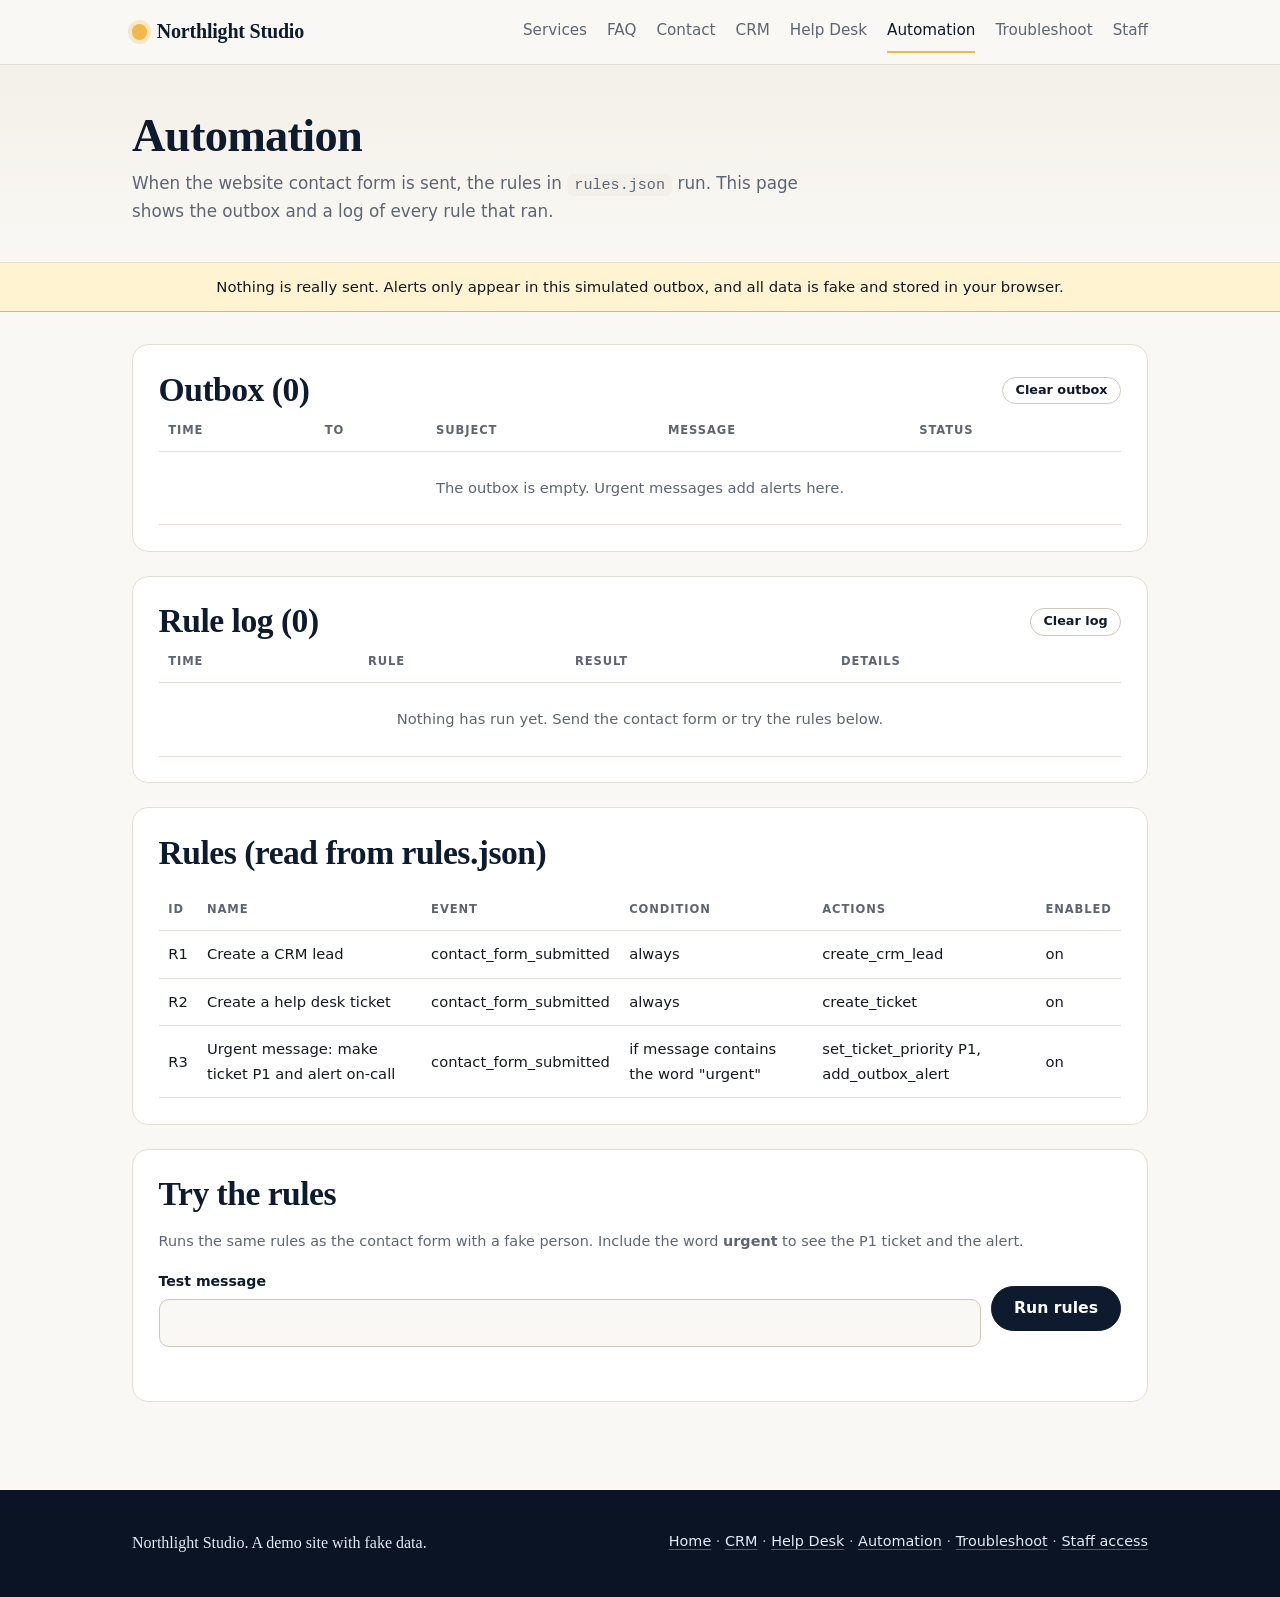
==== automation.html @ 540987e5 "Add rules-driven automation: contact form creates lead, ticket and urgent alert rules.json holds the" ====
<!doctype html>
<html lang="en">
<head>
  <meta charset="utf-8">
  <meta name="viewport" content="width=device-width, initial-scale=1">
  <title>Automation | Northlight Studio</title>
  <link rel="stylesheet" href="site.css">
</head>
<body>
  <header class="site-header">
    <div class="wrap bar">
      <a class="brand" href="index.html"><span class="sun" aria-hidden="true"></span>Northlight Studio</a>
      <nav aria-label="Main">
        <ul>
          <li><a href="index.html#services">Services</a></li>
          <li><a href="index.html#faq">FAQ</a></li>
          <li><a href="index.html#contact">Contact</a></li>
          <li><a href="crm.html">CRM</a></li>
          <li><a href="helpdesk.html">Help Desk</a></li>
          <li><a href="automation.html" aria-current="page">Automation</a></li>
          <li><a href="troubleshoot.html">Troubleshoot</a></li>
          <li><a href="staff.html">Staff</a></li>
        </ul>
      </nav>
    </div>
  </header>
  <div class="page-head">
    <div class="wrap">
      <h1>Automation</h1>
      <p>When the website contact form is sent, the rules in <code>rules.json</code> run. This page shows the outbox and a log of every rule that ran.</p>
    </div>
  </div>
  <div class="notice" role="note">Nothing is really sent. Alerts only appear in this simulated outbox, and all data is fake and stored in your browser.</div>

  <main class="wrap page-body">
    <section aria-labelledby="out-h">
      <div class="row" style="justify-content: space-between">
        <h2 id="out-h" style="margin:0">Outbox (<span id="outCount">0</span>)</h2>
        <button type="button" class="secondary small" id="clearOutbox">Clear outbox</button>
      </div>
      <div class="table-wrap"><table><thead><tr><th>Time</th><th>To</th><th>Subject</th><th>Message</th><th>Status</th></tr></thead><tbody id="outboxBody"></tbody></table></div>
    </section>

    <section aria-labelledby="log-h">
      <div class="row" style="justify-content: space-between">
        <h2 id="log-h" style="margin:0">Rule log (<span id="logCount">0</span>)</h2>
        <button type="button" class="secondary small" id="clearLog">Clear log</button>
      </div>
      <div class="table-wrap"><table><thead><tr><th>Time</th><th>Rule</th><th>Result</th><th>Details</th></tr></thead><tbody id="logBody"></tbody></table></div>
    </section>

    <section aria-labelledby="rules-h">
      <h2 id="rules-h">Rules (read from rules.json)</h2>
      <div class="table-wrap"><table><thead><tr><th>ID</th><th>Name</th><th>Event</th><th>Condition</th><th>Actions</th><th>Enabled</th></tr></thead><tbody id="rulesBody"></tbody></table></div>
    </section>

    <section aria-labelledby="try-h">
      <h2 id="try-h">Try the rules</h2>
      <p class="hint">Runs the same rules as the contact form with a fake person. Include the word <strong>urgent</strong> to see the P1 ticket and the alert.</p>
      <form id="tryForm" class="row" novalidate>
        <label style="flex:1;min-width:14rem;margin:0">Test message <input id="tryMessage" maxlength="300" autocomplete="off"></label>
        <button type="submit">Run rules</button>
      </form>
      <p class="msg" id="tryStatus" role="status"></p>
    </section>
  </main>

  <footer class="site-footer">
    <div class="wrap">
      <span>Northlight Studio. A demo site with fake data.</span>
      <span><a href="index.html">Home</a> · <a href="crm.html">CRM</a> · <a href="helpdesk.html">Help Desk</a> · <a href="automation.html">Automation</a> · <a href="troubleshoot.html">Troubleshoot</a> · <a href="staff.html">Staff access</a></span>
    </div>
  </footer>

  <script src="automation.js"></script>
</body>
</html>
---- site.css ----
/* Northlight Studio: shared design for every page.
   Editorial agency look: warm paper, ink navy, one gold accent, serif headings.
   System fonts only, no outside resources. Change the variables below to re-skin the whole site. */
:root {
  --bg: #faf8f4; --surface: #ffffff; --surface-2: #f3f0e9; --text: #14181f; --muted: #5d6573; --line: #e4dfd5; --line-strong: #cfc8ba;
  --ink: #0e1a2e; --ink-2: #1a2c4d; --gold: #f2b84b; --gold-deep: #b9780f;
  --btn-bg: #0e1a2e; --btn-ink: #ffffff; --accent: #0e1a2e; --link: #1c3f8f;
  --good: #1f7a3a; --bad: #b3261e; --warn-bg: #fff3d1; --warn-line: #e2b94f;
  --p1: #b3261e; --p2: #b45f06; --p3: #2e7d32;
  --radius: 16px; --radius-sm: 10px; --shadow: 0 1px 0 rgba(20, 24, 31, .04), 0 12px 32px -16px rgba(20, 24, 31, .18);
  --serif: "Iowan Old Style", "Palatino Linotype", Palatino, Georgia, serif;
  --sans: system-ui, -apple-system, "Segoe UI", Roboto, sans-serif;
  --mono: ui-monospace, "Cascadia Mono", Consolas, monospace;
}
@media (prefers-color-scheme: dark) {
  :root {
    --bg: #0b1220; --surface: #111a2c; --surface-2: #16223a; --text: #eef1f6; --muted: #a2acbd; --line: #222d44; --line-strong: #33415f;
    --ink: #eef1f6; --btn-bg: #f2b84b; --btn-ink: #14181f; --accent: #f2b84b; --link: #8fb0ff;
    --good: #5cc57f; --bad: #ff8a80; --warn-bg: #3a2f10; --warn-line: #8a6d1d;
    --p1: #ff6b60; --p2: #ffa24a; --p3: #5cc57f; --shadow: 0 12px 32px -16px rgba(0, 0, 0, .6);
  }
}
* { box-sizing: border-box; }
html { scroll-behavior: smooth; scroll-padding-top: 5rem; }
body { margin: 0; font-family: var(--sans); background: var(--bg); color: var(--text); line-height: 1.65; -webkit-text-size-adjust: 100%; -webkit-font-smoothing: antialiased; }
a { color: var(--link); text-underline-offset: .2em; text-decoration-thickness: 1px; }
a:hover { text-decoration-thickness: 2px; }
img { max-width: 100%; }
:focus-visible { outline: 2px solid var(--ink); outline-offset: 3px; border-radius: 4px; }
@media (prefers-color-scheme: dark) { :focus-visible { outline-color: var(--gold); } }
@media (prefers-reduced-motion: reduce) { html { scroll-behavior: auto; } * { transition: none !important; } }
[hidden] { display: none !important; }

.wrap { max-width: 66rem; margin: 0 auto; padding: 0 1.25rem; }
h1, h2, h3 { font-family: var(--serif); font-weight: 600; letter-spacing: -.015em; line-height: 1.15; color: var(--ink); }
h2 { font-size: clamp(1.6rem, 3.5vw, 2.1rem); margin: 0 0 1rem; }
h3 { font-size: 1.1rem; margin: 1.6rem 0 .6rem; font-family: var(--sans); font-weight: 700; letter-spacing: 0; }

/* ---------- Header and footer ---------- */
.site-header { position: sticky; top: 0; z-index: 10; background: color-mix(in srgb, var(--bg) 88%, transparent); backdrop-filter: saturate(1.4) blur(10px); border-bottom: 1px solid var(--line); }
.site-header .bar { display: flex; flex-wrap: wrap; align-items: center; justify-content: space-between; gap: .1rem 1.5rem; padding-top: .7rem; padding-bottom: .7rem; }
.brand { display: inline-flex; align-items: center; gap: .6rem; font-family: var(--serif); font-weight: 700; font-size: 1.25rem; letter-spacing: -.01em; color: var(--ink); text-decoration: none; }
.brand .sun { width: .95rem; height: .95rem; border-radius: 50%; background: var(--gold); box-shadow: 0 0 0 4px color-mix(in srgb, var(--gold) 28%, transparent); }
.site-header nav ul { list-style: none; display: flex; flex-wrap: wrap; gap: 0 1.25rem; margin: 0; padding: 0; }
.site-header nav a { display: inline-block; padding: .45rem 0; color: var(--muted); text-decoration: none; font-size: .95rem; font-weight: 500; border-bottom: 2px solid transparent; transition: color .15s, border-color .15s; }
.site-header nav a:hover { color: var(--ink); border-bottom-color: var(--line-strong); }
.site-header nav a[aria-current="page"] { color: var(--ink); border-bottom-color: var(--gold); }
.site-footer { margin-top: 4.5rem; background: #0b1424; color: #a9b4c8; padding: 2.5rem 0; font-size: .9rem; }
.site-footer a { color: #e3eaf7; text-decoration-color: rgba(255, 255, 255, .3); }
.site-footer .wrap { display: flex; flex-wrap: wrap; justify-content: space-between; gap: .75rem 2rem; }
.site-footer span:first-child { font-family: var(--serif); font-size: 1rem; color: #e3eaf7; }

/* ---------- Inner page title band ---------- */
.page-head { border-bottom: 1px solid var(--line); padding: 2.75rem 0 2.25rem; background: linear-gradient(180deg, var(--surface-2), var(--bg)); }
.page-head h1 { margin: 0 0 .5rem; font-size: clamp(2rem, 5vw, 2.9rem); }
.page-head p { margin: 0; color: var(--muted); max-width: 42rem; font-size: 1.05rem; }
.page-head a { color: var(--link); }
.page-body { padding-top: 2rem; padding-bottom: 1rem; display: grid; gap: 1.5rem; }
.page-body.narrow { max-width: 44rem; }

/* ---------- Home: hero ---------- */
.hero { padding: 3.5rem 0 3rem; border-bottom: 1px solid var(--line); }
.hero .wrap { display: grid; gap: 3rem; grid-template-columns: 1.15fr 1fr; align-items: center; }
@media (max-width: 46rem) { .hero .wrap { grid-template-columns: 1fr; gap: 2rem; } .hero { padding: 2.25rem 0 2rem; } }
.eyebrow { display: inline-flex; align-items: center; gap: .6rem; margin: 0 0 1.25rem; color: var(--muted); font-size: .78rem; font-weight: 700; letter-spacing: .12em; text-transform: uppercase; }
.eyebrow::before { content: ""; width: 2rem; height: 2px; background: var(--gold); }
.hero h1 { font-size: clamp(2.5rem, 7vw, 4.4rem); line-height: 1.03; letter-spacing: -.03em; margin: 0 0 1.25rem; font-weight: 600; }
.hero p { font-size: 1.15rem; margin: 0 0 1.75rem; color: var(--muted); max-width: 31rem; }
.hero img { width: 100%; height: auto; border-radius: 20px; display: block; border: 1px solid var(--line); box-shadow: var(--shadow); }
.cta { display: flex; flex-wrap: wrap; gap: .75rem 1rem; align-items: center; }
.facts { list-style: none; display: grid; grid-template-columns: repeat(3, auto); justify-content: start; gap: 1rem 2.5rem; margin: 2.25rem 0 0; padding: 1.25rem 0 0; border-top: 1px solid var(--line); }
.facts li { display: grid; }
.facts strong { font-family: var(--serif); font-size: 1.7rem; line-height: 1.1; color: var(--ink); font-weight: 600; }
.facts span { color: var(--muted); font-size: .85rem; }
@media (max-width: 30rem) { .facts { grid-template-columns: repeat(3, 1fr); gap: .75rem; } .facts strong { font-size: 1.35rem; } }

/* ---------- Home: sections ---------- */
section.block { padding: 4rem 0 0; }
.lead { color: var(--muted); margin: -.25rem 0 2rem; max-width: 38rem; font-size: 1.05rem; }
.cards { display: grid; gap: 1.25rem; grid-template-columns: repeat(3, 1fr); counter-reset: svc; }
@media (max-width: 46rem) { .cards { grid-template-columns: 1fr; } }
.card { background: var(--surface); border: 1px solid var(--line); border-radius: var(--radius); padding: 1.6rem; }
.cards .card { counter-increment: svc; position: relative; transition: border-color .2s, transform .2s; }
.cards .card:hover { border-color: var(--ink); transform: translateY(-3px); }
.cards .card::before { content: "0" counter(svc); position: absolute; top: 1.3rem; right: 1.5rem; font-family: var(--serif); font-size: 1.1rem; color: var(--line-strong); font-weight: 600; }
.card img { width: 2.75rem; height: 2.75rem; display: block; margin-bottom: 1.1rem; padding: .55rem; background: var(--surface-2); border-radius: 12px; }
.card h3 { margin: 0 0 .5rem; font-size: 1.3rem; font-family: var(--serif); font-weight: 600; }
.card p { margin: 0; color: var(--muted); }

details { border-top: 1px solid var(--line); padding: 1.1rem 0; }
#faq .wrap > details:last-of-type { border-bottom: 1px solid var(--line); }
summary { font-family: var(--serif); font-size: 1.2rem; font-weight: 600; color: var(--ink); cursor: pointer; list-style: none; display: flex; justify-content: space-between; gap: 1rem; align-items: baseline; }
summary::-webkit-details-marker { display: none; }
summary::after { content: "+"; font-family: var(--sans); font-weight: 300; font-size: 1.6rem; line-height: 1; color: var(--gold-deep); flex: none; }
details[open] summary::after { content: "\2212"; }
details p { margin: .75rem 0 0; color: var(--muted); max-width: 42rem; }

.contact-grid { display: grid; gap: 2rem 4rem; grid-template-columns: 1fr 1.25fr; align-items: start; }
@media (max-width: 50rem) { .contact-grid { grid-template-columns: 1fr; } }
.contact-grid .lead { margin: 0; }

/* ---------- Buttons ---------- */
.btn, button { font: inherit; font-weight: 600; font-size: .98rem; cursor: pointer; border: 1.5px solid var(--btn-bg); border-radius: 999px; padding: .7rem 1.4rem; background: var(--btn-bg); color: var(--btn-ink); text-decoration: none; display: inline-block; transition: transform .1s, box-shadow .15s, background .15s; line-height: 1.3; }
.btn:hover, button:hover { box-shadow: 0 8px 20px -8px color-mix(in srgb, var(--btn-bg) 70%, transparent); transform: translateY(-1px); }
.btn:active, button:active { transform: translateY(0); }
.btn.gold { background: var(--btn-bg); color: var(--btn-ink); }
.btn.ghost, button.secondary { background: transparent; color: var(--ink); border-color: var(--line-strong); }
.btn.ghost:hover, button.secondary:hover { border-color: var(--ink); box-shadow: none; }
button.small { padding: .28rem .8rem; font-size: .8rem; }
button.danger { background: transparent; color: var(--bad); border-color: color-mix(in srgb, var(--bad) 55%, transparent); }
button.danger:hover { background: var(--bad); color: #fff; box-shadow: none; }
button.primary { background: var(--btn-bg); color: var(--btn-ink); }

/* ---------- Forms ---------- */
form { background: var(--surface); border: 1px solid var(--line); border-radius: var(--radius); padding: 1.6rem; }
label { display: block; font-weight: 600; font-size: .88rem; margin-bottom: 1.1rem; color: var(--ink); }
input, select, textarea { display: block; width: 100%; margin-top: .4rem; padding: .7rem .85rem; font: inherit; font-weight: 400; color: var(--text); border: 1px solid var(--line-strong); border-radius: var(--radius-sm); background: var(--bg); transition: border-color .15s, box-shadow .15s; }
input:hover, select:hover, textarea:hover { border-color: var(--muted); }
input:focus, select:focus, textarea:focus { outline: none; border-color: var(--ink); box-shadow: 0 0 0 3px color-mix(in srgb, var(--gold) 55%, transparent); background: var(--surface); }
[aria-invalid="true"], .invalid { border-color: var(--bad); }
.err { display: block; color: var(--bad); font-weight: 500; font-size: .85rem; min-height: 1.1em; margin-top: .3rem; }
#formStatus { margin: 1rem 0 0; font-weight: 600; }
#formStatus.ok, .msg.good { color: var(--good); } #formStatus.bad, .msg.bad { color: var(--bad); }
.msg { min-height: 1.2em; font-size: .92rem; margin: .7rem 0 0; }
.hint { color: var(--muted); font-size: .9rem; margin: 0 0 1rem; }
.row { display: flex; gap: .6rem; flex-wrap: wrap; align-items: center; }

/* ---------- Panels, tables, badges (Help Desk, Staff) ---------- */
.page-body > section, .page-body > div > section { background: var(--surface); border: 1px solid var(--line); border-radius: var(--radius); padding: 1.6rem; }
.page-body form { border: 0; padding: 0; background: transparent; }
.layout { display: grid; gap: 1.5rem; grid-template-columns: 22rem 1fr; align-items: start; }
.grid { display: grid; gap: 1.5rem; grid-template-columns: 1fr 1fr; align-items: start; }
@media (max-width: 52rem) { .layout, .grid { grid-template-columns: 1fr; } }
.notice { background: var(--warn-bg); border-bottom: 1px solid var(--warn-line); padding: .75rem 1.25rem; text-align: center; font-weight: 500; font-size: .93rem; }
.table-wrap { overflow-x: auto; }
table { width: 100%; border-collapse: collapse; font-size: .92rem; }
th, td { text-align: left; padding: .7rem .6rem; border-bottom: 1px solid var(--line); vertical-align: middle; }
th { color: var(--muted); font-weight: 700; font-size: .72rem; text-transform: uppercase; letter-spacing: .08em; }
tr.left td { color: var(--muted); }
.pill { display: inline-block; padding: .12rem .65rem; border-radius: 999px; font-size: .72rem; font-weight: 700; letter-spacing: .02em; color: #fff; background: var(--good); }
.pill.Leaver { background: var(--muted); }
code { font-family: var(--mono); background: var(--surface-2); padding: .12rem .45rem; border-radius: 6px; font-size: .9em; }
.code { font-family: var(--mono); font-size: 1.8rem; letter-spacing: .18rem; font-weight: 700; color: var(--ink); }
#joinerResult { background: color-mix(in srgb, var(--good) 10%, var(--surface)); border: 1px solid color-mix(in srgb, var(--good) 40%, var(--line)); border-radius: 12px; padding: .9rem 1.1rem; margin-top: .9rem; display: grid; gap: .3rem; }
ul#log { margin: 0; padding-left: 1.1rem; font-size: .85rem; color: var(--muted); }

/* ---------- Troubleshooter ---------- */
.trail { color: var(--muted); font-size: .75rem; margin: 0 0 .75rem; font-weight: 700; text-transform: uppercase; letter-spacing: .12em; }
.page-body .card h2 { font-size: 1.6rem; }
.help { color: var(--muted); margin: 0 0 1.25rem; }
.options { display: grid; gap: .65rem; margin-top: 1rem; }
.options button { text-align: left; background: var(--bg); color: var(--ink); border: 1px solid var(--line-strong); border-radius: 12px; font-weight: 500; padding: .95rem 1.1rem; display: flex; justify-content: space-between; gap: 1rem; }
.options button::after { content: "\2192"; color: var(--gold-deep); font-weight: 700; }
.options button:hover { border-color: var(--ink); background: var(--surface); box-shadow: none; transform: none; }
.nav { display: flex; gap: .6rem; margin-top: 1.4rem; }
.nav button { background: transparent; color: var(--ink); border-color: var(--line-strong); }
.nav button:hover { border-color: var(--ink); box-shadow: none; }
.nav button.primary { background: var(--btn-bg); color: var(--btn-ink); border-color: var(--btn-bg); }
.result { border-left: 5px solid var(--good); }
.result.escalate { border-left-color: var(--p2); }
.tag { display: inline-block; font-size: .72rem; font-weight: 700; letter-spacing: .06em; text-transform: uppercase; color: #fff; background: var(--good); border-radius: 999px; padding: .2rem .75rem; margin-bottom: .75rem; }
.escalate .tag { background: var(--p2); }
h2[tabindex="-1"]:focus { outline: none; } /* heading is focused by script for screen readers only */

@media (prefers-color-scheme: dark) {
  .pill, .tag, .badge.P1, .badge.P2, .badge.P3 { color: #0b1220; }
  .card img { filter: brightness(1.7) saturate(1.2); }
}

/* ---------- Refinements ---------- */
.err:empty { min-height: 0; margin: 0; }
label { margin-bottom: .95rem; }
.contact-grid > div:first-child { position: sticky; top: 6rem; }
@media (max-width: 50rem) { .contact-grid > div:first-child { position: static; } }

/* ---------- CRM ---------- */
.tabs { display: flex; flex-wrap: wrap; gap: .4rem; }
.tab { background: transparent; color: var(--muted); border: 1px solid var(--line-strong); font-weight: 600; font-size: .9rem; padding: .5rem 1rem; }
.tab:hover { color: var(--ink); border-color: var(--ink); box-shadow: none; transform: none; }
.tab[aria-selected="true"] { background: var(--btn-bg); color: var(--btn-ink); border-color: var(--btn-bg); }
.tiles { display: grid; grid-template-columns: repeat(auto-fit, minmax(10.5rem, 1fr)); gap: .85rem; margin-bottom: 1.5rem; }
.tile { background: var(--bg); border: 1px solid var(--line); border-radius: 12px; padding: .9rem 1rem; display: grid; gap: .15rem; }
.tile strong { font-family: var(--serif); font-size: 1.35rem; color: var(--ink); line-height: 1.2; }
.tile span { color: var(--muted); font-size: .82rem; }
.chart { max-width: 40rem; }
.chart-svg { width: 100%; height: auto; display: block; font-family: var(--sans); }
.chart-svg .axis { stroke: var(--line-strong); stroke-width: 1.5; }
.chart-svg .grid { stroke: var(--line); stroke-width: 1; stroke-dasharray: 3 4; }
.chart-svg .tick, .chart-svg .amount-label { fill: var(--muted); font-size: 11px; }
.chart-svg .stage-label { fill: var(--text); font-size: 13px; font-weight: 600; }
.chart-svg .bar-count { fill: var(--ink); font-size: 14px; font-weight: 700; }
.chart-svg .bar-Lead { fill: #8a93a3; } .chart-svg .bar-Qualified { fill: #3d6fd1; } .chart-svg .bar-Quote { fill: var(--gold); }
.chart-svg .bar-Won { fill: var(--p3); } .chart-svg .bar-Lost { fill: var(--p1); }
.inline-form { display: grid; grid-template-columns: repeat(auto-fit, minmax(11rem, 1fr)); gap: 0 1rem; align-items: end; }
.inline-form button { margin-bottom: .95rem; justify-self: start; }
td.empty { color: var(--muted); text-align: center; padding: 1.5rem; }
.badge { display: inline-block; padding: .15rem .65rem; border-radius: 999px; color: #fff; font-size: .72rem; font-weight: 800; }
.badge.pr-Low { background: var(--p3); } .badge.pr-Medium { background: var(--gold-deep); } .badge.pr-High { background: var(--p2); } .badge.pr-Critical { background: var(--p1); }
.badge.tag-overdue { background: transparent; color: var(--p1); border: 1.5px solid var(--p1); margin-left: .25rem; }
.status-select { width: auto; margin: 0; padding: .3rem .5rem; font-size: .85rem; }
@media (prefers-color-scheme: dark) { .badge.pr-Low, .badge.pr-Medium, .badge.pr-High, .badge.pr-Critical { color: #0b1220; } .badge.pr-Medium { background: var(--gold); } }
.inline-form input, .inline-form select { height: 2.75rem; padding-top: 0; padding-bottom: 0; }
.chart { max-width: 46rem; }

/* ---------- Automation ---------- */
.optional { font-weight: 400; color: var(--muted); }
.pill.bad { background: var(--bad); }
td { overflow-wrap: break-word; }
.pill, .badge { white-space: nowrap; }
.table-wrap td:first-child { white-space: nowrap; }
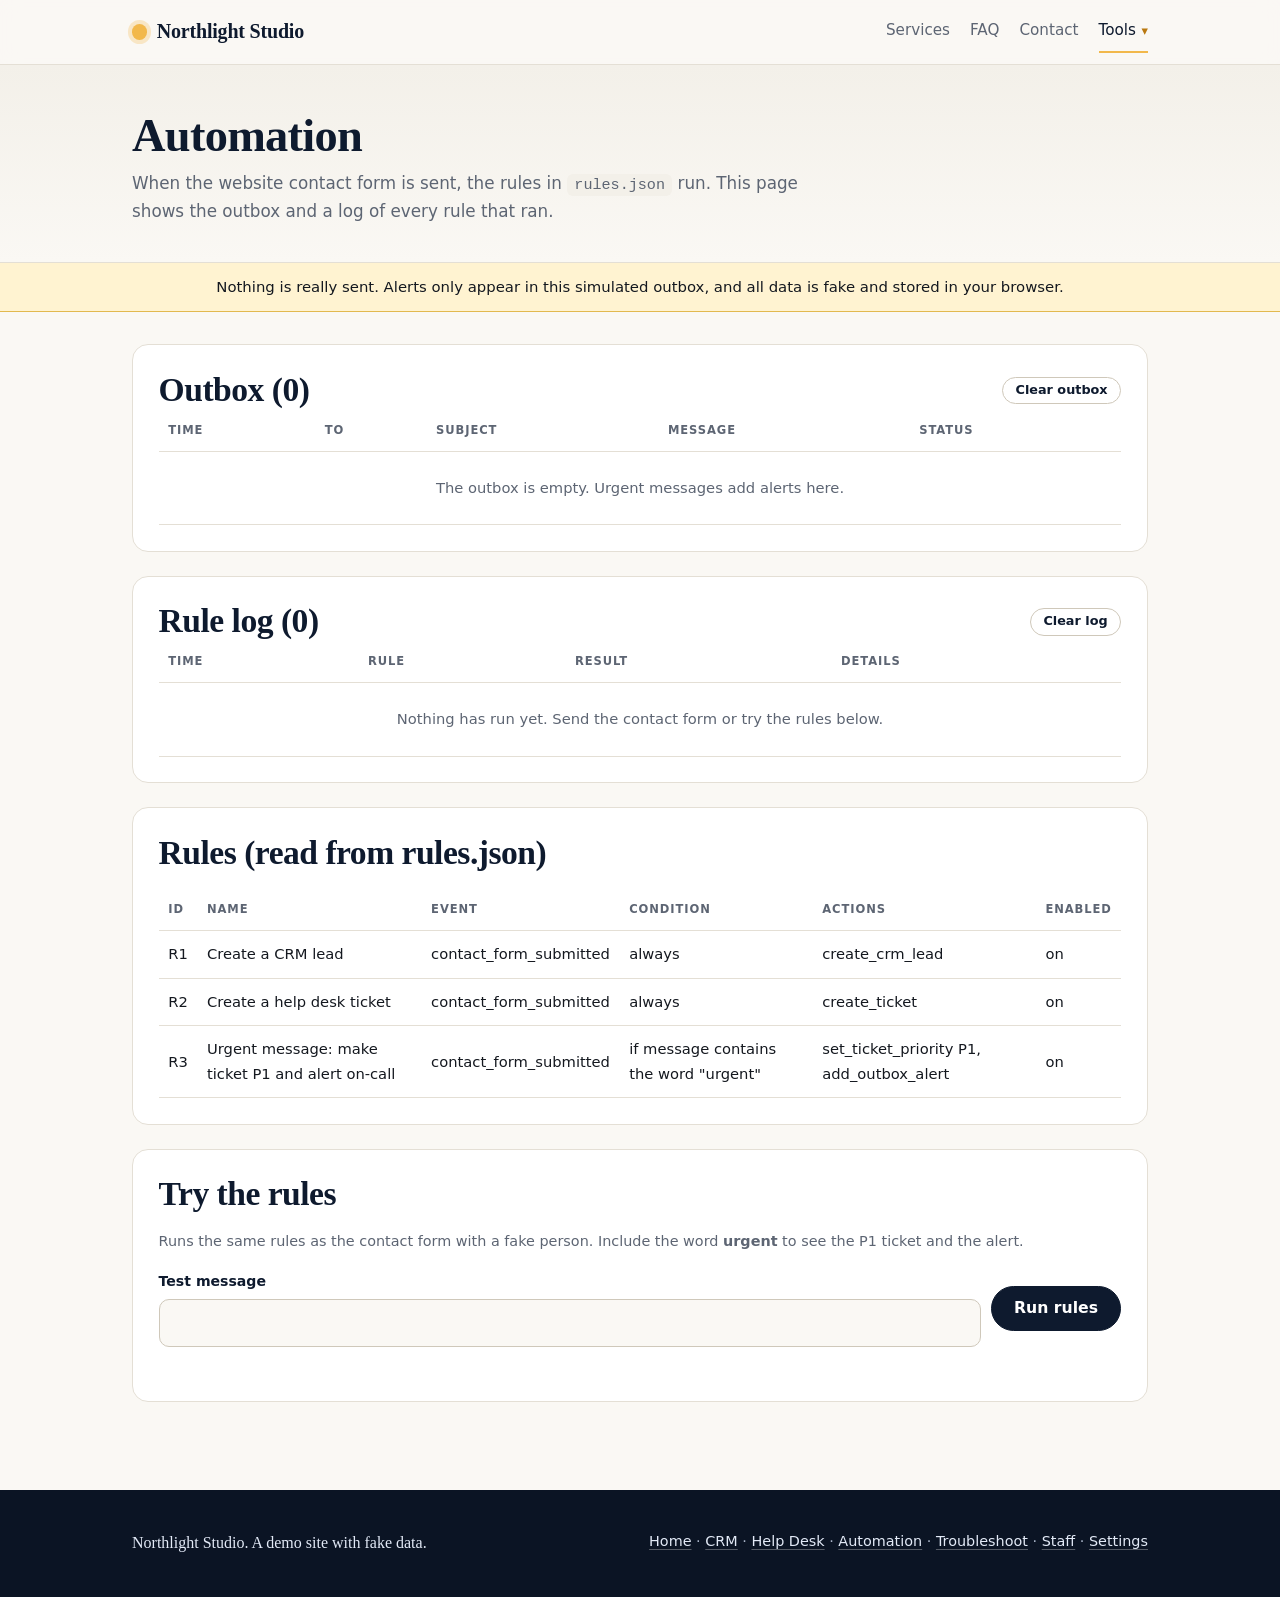
==== commit 710622b3: "Add settings, health, data export, cloud design checker and CI gate health.json (name, version, buil" ====
--- a/automation.html
+++ b/automation.html
@@ -3,10 +3,13 @@
 <head>
   <meta charset="utf-8">
   <meta name="viewport" content="width=device-width, initial-scale=1">
+  <link rel="icon" href="assets/favicon.svg" type="image/svg+xml">
+  <meta name="theme-color" content="#0e1a2e">
   <title>Automation | Northlight Studio</title>
   <link rel="stylesheet" href="site.css">
 </head>
 <body>
+  <a class="skip" href="#main">Skip to content</a>
   <header class="site-header">
     <div class="wrap bar">
       <a class="brand" href="index.html"><span class="sun" aria-hidden="true"></span>Northlight Studio</a>
@@ -15,11 +18,19 @@
           <li><a href="index.html#services">Services</a></li>
           <li><a href="index.html#faq">FAQ</a></li>
           <li><a href="index.html#contact">Contact</a></li>
-          <li><a href="crm.html">CRM</a></li>
-          <li><a href="helpdesk.html">Help Desk</a></li>
-          <li><a href="automation.html" aria-current="page">Automation</a></li>
-          <li><a href="troubleshoot.html">Troubleshoot</a></li>
-          <li><a href="staff.html">Staff</a></li>
+          <li class="menu">
+            <details class="menu-d">
+              <summary class="is-active">Tools</summary>
+            <ul>
+              <li><a href="crm.html">CRM</a></li>
+              <li><a href="helpdesk.html">Help Desk</a></li>
+              <li><a href="automation.html" aria-current="page">Automation</a></li>
+              <li><a href="troubleshoot.html">Troubleshoot</a></li>
+              <li><a href="staff.html">Staff</a></li>
+              <li><a href="settings.html">Settings</a></li>
+            </ul>
+            </details>
+          </li>
         </ul>
       </nav>
     </div>
@@ -32,7 +43,7 @@
   </div>
   <div class="notice" role="note">Nothing is really sent. Alerts only appear in this simulated outbox, and all data is fake and stored in your browser.</div>
 
-  <main class="wrap page-body">
+  <main class="wrap page-body" id="main">
     <section aria-labelledby="out-h">
       <div class="row" style="justify-content: space-between">
         <h2 id="out-h" style="margin:0">Outbox (<span id="outCount">0</span>)</h2>
@@ -68,10 +79,13 @@
   <footer class="site-footer">
     <div class="wrap">
       <span>Northlight Studio. A demo site with fake data.</span>
-      <span><a href="index.html">Home</a> · <a href="crm.html">CRM</a> · <a href="helpdesk.html">Help Desk</a> · <a href="automation.html">Automation</a> · <a href="troubleshoot.html">Troubleshoot</a> · <a href="staff.html">Staff access</a></span>
+      <span><a href="index.html">Home</a> · <a href="crm.html">CRM</a> · <a href="helpdesk.html">Help Desk</a> · <a href="automation.html">Automation</a> · <a href="troubleshoot.html">Troubleshoot</a> · <a href="staff.html">Staff</a> · <a href="settings.html">Settings</a></span>
     </div>
   </footer>
 
+  <script src="config.js"></script>
+
   <script src="automation.js"></script>
+  <script src="site.js"></script>
 </body>
 </html>
--- a/site.css
+++ b/site.css
@@ -208,3 +208,25 @@
 td { overflow-wrap: break-word; }
 .pill, .badge { white-space: nowrap; }
 .table-wrap td:first-child { white-space: nowrap; }
+
+/* ---------- Navigation menu, skip link, key/value tables ---------- */
+.skip { position: absolute; left: .75rem; top: -4rem; z-index: 20; background: var(--btn-bg); color: var(--btn-ink); padding: .6rem 1rem; border-radius: 10px; font-weight: 600; text-decoration: none; }
+.skip:focus { top: .75rem; }
+.site-header .menu { position: relative; }
+.site-header details.menu-d { border: 0; padding: 0; background: none; }
+.site-header .menu summary { font-family: var(--sans); font-size: .95rem; font-weight: 500; color: var(--muted); padding: .45rem 0; border-bottom: 2px solid transparent; display: inline-flex; gap: .35rem; align-items: center; cursor: pointer; }
+.site-header .menu summary::after { content: "\25BE"; font-size: .8rem; color: var(--gold-deep); }
+.site-header details[open] summary::after { content: "\25B4"; }
+.site-header .menu summary:hover, .site-header .menu details[open] summary { color: var(--ink); border-bottom-color: var(--line-strong); }
+.site-header .menu summary.is-active { color: var(--ink); border-bottom-color: var(--gold); }
+.site-header .menu details > ul { position: absolute; right: 0; top: calc(100% + .35rem); z-index: 15; min-width: 12.5rem; display: block; padding: .4rem; margin: 0; list-style: none; background: var(--surface); border: 1px solid var(--line); border-radius: 12px; box-shadow: var(--shadow); }
+.site-header .menu details > ul a { display: block; padding: .5rem .8rem; border-radius: 8px; border-bottom: 0; color: var(--text); font-size: .93rem; }
+.site-header .menu details > ul a:hover { background: var(--surface-2); color: var(--ink); }
+.site-header .menu details > ul a[aria-current="page"] { background: var(--surface-2); color: var(--ink); font-weight: 600; box-shadow: inset 3px 0 0 var(--gold); }
+@media (max-width: 40rem) {
+  .site-header .menu { flex-basis: 100%; }
+  .site-header .menu details > ul { position: static; box-shadow: none; border: 0; padding: .25rem 0 0; background: transparent; display: flex; flex-wrap: wrap; gap: 0 .5rem; }
+  .site-header .menu details > ul a { padding: .4rem .7rem; background: var(--surface-2); margin-bottom: .35rem; }
+}
+table.kv th { width: 9rem; text-transform: none; letter-spacing: 0; font-size: .9rem; color: var(--muted); font-weight: 600; }
+table.kv td { font-weight: 500; }
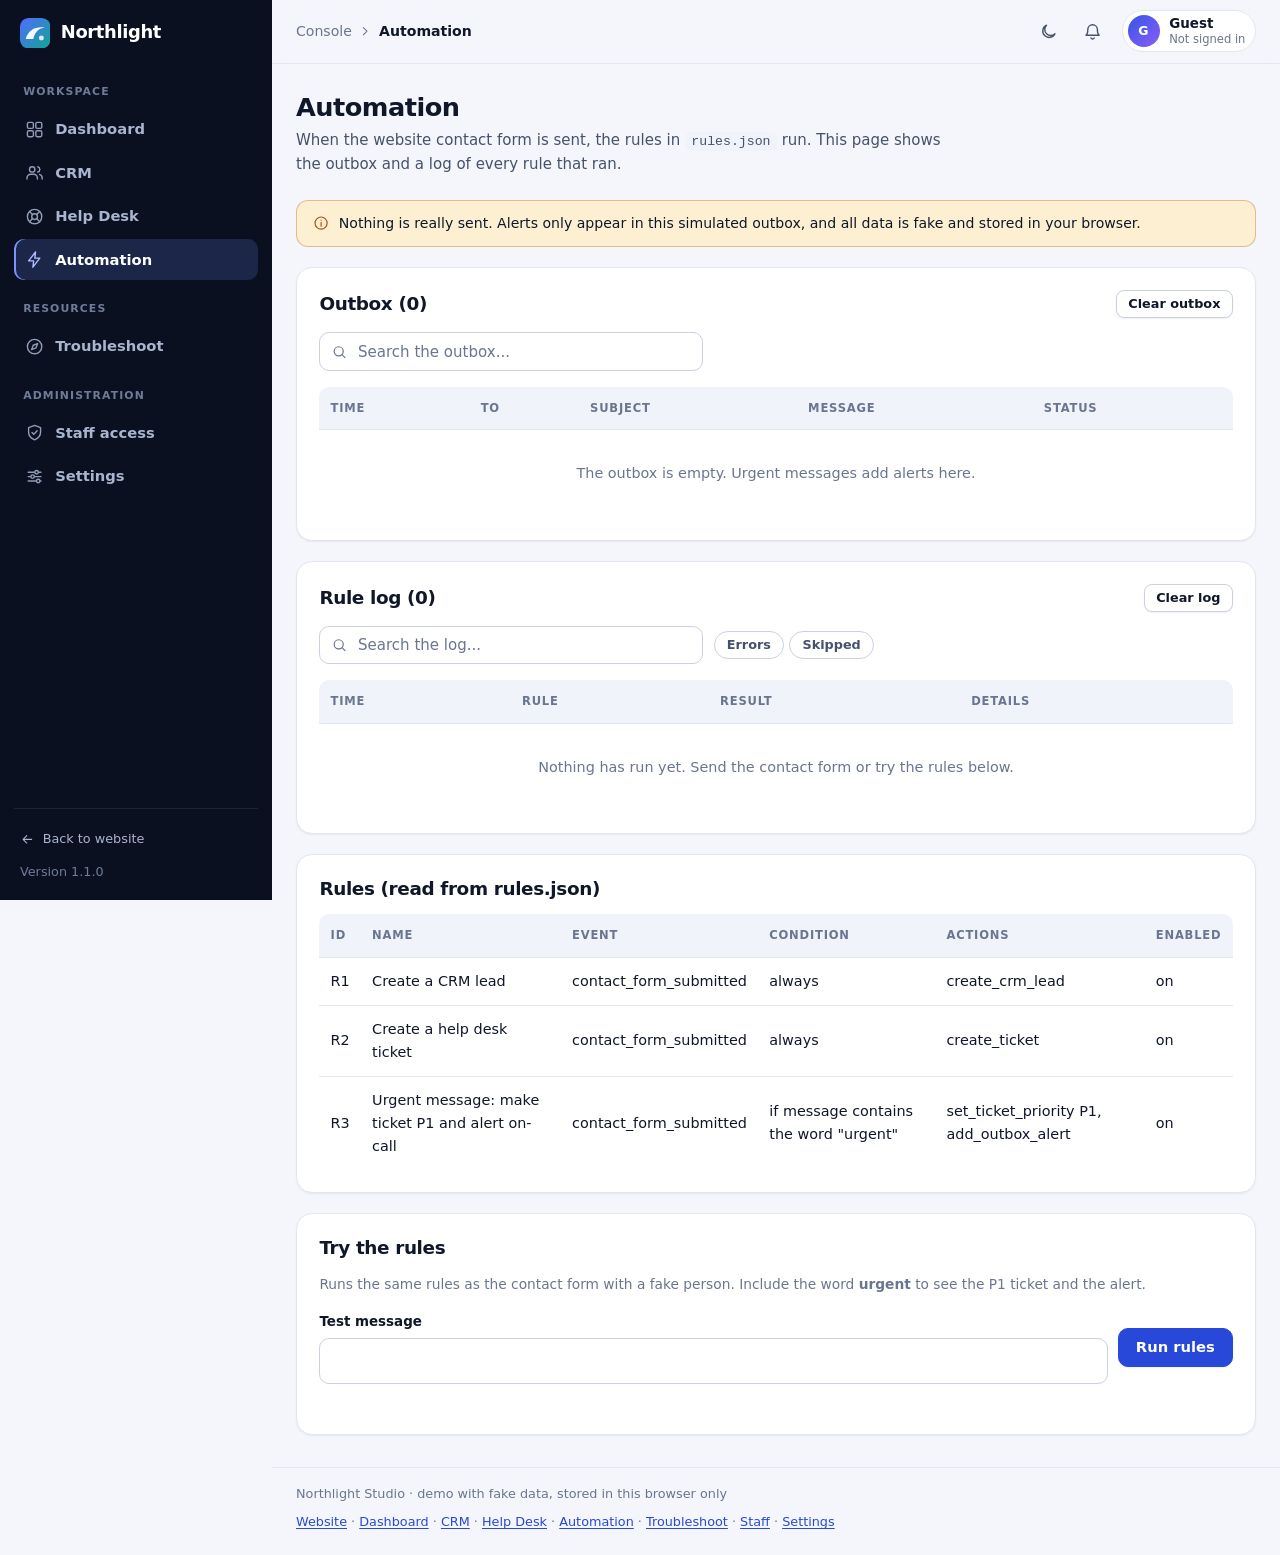
==== commit 9dae2d13: "Redesign the site as a professional console with a new design system New design system (site.css): c" ====
--- a/automation.html
+++ b/automation.html
@@ -4,50 +4,70 @@
   <meta charset="utf-8">
   <meta name="viewport" content="width=device-width, initial-scale=1">
   <link rel="icon" href="assets/favicon.svg" type="image/svg+xml">
-  <meta name="theme-color" content="#0e1a2e">
+  <meta name="theme-color" content="#0a1020">
   <title>Automation | Northlight Studio</title>
   <link rel="stylesheet" href="site.css">
+  <script>try{var t=localStorage.getItem('ui.theme');if(t)document.documentElement.dataset.theme=t}catch(e){}</script>
 </head>
 <body>
   <a class="skip" href="#main">Skip to content</a>
-  <header class="site-header">
-    <div class="wrap bar">
-      <a class="brand" href="index.html"><span class="sun" aria-hidden="true"></span>Northlight Studio</a>
-      <nav aria-label="Main">
-        <ul>
-          <li><a href="index.html#services">Services</a></li>
-          <li><a href="index.html#faq">FAQ</a></li>
-          <li><a href="index.html#contact">Contact</a></li>
-          <li class="menu">
-            <details class="menu-d">
-              <summary class="is-active">Tools</summary>
-            <ul>
-              <li><a href="crm.html">CRM</a></li>
-              <li><a href="helpdesk.html">Help Desk</a></li>
-              <li><a href="automation.html" aria-current="page">Automation</a></li>
-              <li><a href="troubleshoot.html">Troubleshoot</a></li>
-              <li><a href="staff.html">Staff</a></li>
-              <li><a href="settings.html">Settings</a></li>
-            </ul>
-            </details>
-          </li>
-        </ul>
+  <div class="app">
+    <aside class="sidebar" id="sidebar" aria-label="Primary">
+      <div class="sidebar-head">
+        <a class="brand" href="index.html"><svg class="logo" viewBox="0 0 32 32" aria-hidden="true"><defs><linearGradient id="lg" x1="0" y1="0" x2="1" y2="1"><stop offset="0" stop-color="#4f6dff"/><stop offset="1" stop-color="#12a594"/></linearGradient></defs><rect width="32" height="32" rx="9" fill="url(#lg)"/><path d="M6 22c3-9 9-13 20-12-6 1-10 4-12 12z" fill="#fff" opacity=".95"/><circle cx="22.5" cy="21" r="2.6" fill="#fff" opacity=".85"/></svg><span>Northlight</span></a>
+        <button type="button" class="icon-btn sidebar-close" aria-label="Close menu"><i data-icon="x"></i></button>
+      </div>
+      <nav class="side-nav" aria-label="Main">
+        <p class="side-label">Workspace</p>
+        <a href="dashboard.html"><i data-icon="grid"></i>Dashboard</a>
+        <a href="crm.html"><i data-icon="users"></i>CRM</a>
+        <a href="helpdesk.html"><i data-icon="lifebuoy"></i>Help Desk</a>
+        <a href="automation.html" aria-current="page"><i data-icon="zap"></i>Automation</a>
+        <p class="side-label">Resources</p>
+        <a href="troubleshoot.html"><i data-icon="compass"></i>Troubleshoot</a>
+        <p class="side-label">Administration</p>
+        <a href="staff.html"><i data-icon="shield"></i>Staff access</a>
+        <a href="settings.html"><i data-icon="sliders"></i>Settings</a>
       </nav>
-    </div>
-  </header>
-  <div class="page-head">
-    <div class="wrap">
-      <h1>Automation</h1>
-      <p>When the website contact form is sent, the rules in <code>rules.json</code> run. This page shows the outbox and a log of every rule that ran.</p>
-    </div>
-  </div>
-  <div class="notice" role="note">Nothing is really sent. Alerts only appear in this simulated outbox, and all data is fake and stored in your browser.</div>
-
-  <main class="wrap page-body" id="main">
+      <div class="sidebar-foot">
+        <a href="index.html"><i data-icon="arrow-left"></i>Back to website</a>
+        <span class="ver" id="verLabel">Northlight Console</span>
+      </div>
+    </aside>
+    <div class="scrim" data-close-nav></div>
+    <div class="main-col">
+      <header class="topbar">
+        <button type="button" class="icon-btn menu-btn" id="menuBtn" aria-label="Open menu" aria-controls="sidebar" aria-expanded="false"><i data-icon="menu"></i></button>
+        <div class="crumbs"><span>Console</span><i data-icon="chevron"></i><strong>Automation</strong></div>
+        <div class="top-actions">
+          <button type="button" class="icon-btn" id="themeBtn" aria-label="Toggle theme"><i data-icon="moon"></i></button>
+          <div class="notif">
+            <button type="button" class="icon-btn" id="bellBtn" aria-label="Notifications" aria-expanded="false" aria-controls="bellPanel"><i data-icon="bell"></i><span class="dot" id="bellCount" hidden>0</span></button>
+            <div class="popover" id="bellPanel" hidden>
+              <header>Notifications</header>
+              <ul></ul>
+              <div class="allgood"><i data-icon="check"></i>You are all caught up.</div>
+            </div>
+          </div>
+          <a class="profile" href="staff.html" id="profile"><span class="avatar" id="profAvatar">G</span><span class="who"><strong id="profName">Guest</strong><small id="profRole">Not signed in</small></span></a>
+        </div>
+      </header>
+      <div class="page-head">
+        <div>
+          <h1>Automation</h1>
+          <p>When the website contact form is sent, the rules in <code>rules.json</code> run. This page shows the outbox and a log of every rule that ran.</p>
+        </div>
+      </div>
+      <main class="page-body" id="main">
+        <div class="notice" role="note"><i data-icon="info"></i><span>Nothing is really sent. Alerts only appear in this simulated outbox, and all data is fake and stored in your browser.</span></div>
     <section aria-labelledby="out-h">
       <div class="row" style="justify-content: space-between">
         <h2 id="out-h" style="margin:0">Outbox (<span id="outCount">0</span>)</h2>
         <button type="button" class="secondary small" id="clearOutbox">Clear outbox</button>
+      </div>
+      <div class="toolbar" data-filter-for="#outboxBody" data-items="tr">
+        <label class="search" style="margin:0"><i data-icon="search"></i><input type="search" placeholder="Search the outbox..." aria-label="Search the outbox" autocomplete="off"></label>
+        
       </div>
       <div class="table-wrap"><table><thead><tr><th>Time</th><th>To</th><th>Subject</th><th>Message</th><th>Status</th></tr></thead><tbody id="outboxBody"></tbody></table></div>
     </section>
@@ -56,6 +76,10 @@
       <div class="row" style="justify-content: space-between">
         <h2 id="log-h" style="margin:0">Rule log (<span id="logCount">0</span>)</h2>
         <button type="button" class="secondary small" id="clearLog">Clear log</button>
+      </div>
+      <div class="toolbar" data-filter-for="#logBody" data-items="tr">
+        <label class="search" style="margin:0"><i data-icon="search"></i><input type="search" placeholder="Search the log..." aria-label="Search the log" autocomplete="off"></label>
+        <div class="chips" role="group" aria-label="Filter the log"><button type="button" class="chip" aria-pressed="false" data-sel=".bad">Errors</button><button type="button" class="chip" aria-pressed="false" data-sel=".Leaver">Skipped</button></div>
       </div>
       <div class="table-wrap"><table><thead><tr><th>Time</th><th>Rule</th><th>Result</th><th>Details</th></tr></thead><tbody id="logBody"></tbody></table></div>
     </section>
@@ -74,18 +98,15 @@
       </form>
       <p class="msg" id="tryStatus" role="status"></p>
     </section>
-  </main>
-
-  <footer class="site-footer">
-    <div class="wrap">
-      <span>Northlight Studio. A demo site with fake data.</span>
-      <span><a href="index.html">Home</a> · <a href="crm.html">CRM</a> · <a href="helpdesk.html">Help Desk</a> · <a href="automation.html">Automation</a> · <a href="troubleshoot.html">Troubleshoot</a> · <a href="staff.html">Staff</a> · <a href="settings.html">Settings</a></span>
+  
+      </main>
+      <footer class="app-foot"><span>Northlight Studio · demo with fake data, stored in this browser only</span><span><a href="index.html">Website</a> · <a href="dashboard.html">Dashboard</a> · <a href="crm.html">CRM</a> · <a href="helpdesk.html">Help Desk</a> · <a href="automation.html">Automation</a> · <a href="troubleshoot.html">Troubleshoot</a> · <a href="staff.html">Staff</a> · <a href="settings.html">Settings</a></span></footer>
     </div>
-  </footer>
+  </div>
 
   <script src="config.js"></script>
 
   <script src="automation.js"></script>
-  <script src="site.js"></script>
+  <script src="ui.js"></script>
 </body>
 </html>
--- a/site.css
+++ b/site.css
@@ -1,232 +1,430 @@
-/* Northlight Studio: shared design for every page.
-   Editorial agency look: warm paper, ink navy, one gold accent, serif headings.
-   System fonts only, no outside resources. Change the variables below to re-skin the whole site. */
+/* ==========================================================================
+   Northlight Console design system
+   Cobalt primary, aurora-teal accent, cool slate neutrals, deep ink sidebar.
+   System fonts only; no outside resources. Re-skin the site by editing the tokens below.
+   ========================================================================== */
+
+/* ---------- Tokens ---------- */
 :root {
-  --bg: #faf8f4; --surface: #ffffff; --surface-2: #f3f0e9; --text: #14181f; --muted: #5d6573; --line: #e4dfd5; --line-strong: #cfc8ba;
-  --ink: #0e1a2e; --ink-2: #1a2c4d; --gold: #f2b84b; --gold-deep: #b9780f;
-  --btn-bg: #0e1a2e; --btn-ink: #ffffff; --accent: #0e1a2e; --link: #1c3f8f;
-  --good: #1f7a3a; --bad: #b3261e; --warn-bg: #fff3d1; --warn-line: #e2b94f;
-  --p1: #b3261e; --p2: #b45f06; --p3: #2e7d32;
-  --radius: 16px; --radius-sm: 10px; --shadow: 0 1px 0 rgba(20, 24, 31, .04), 0 12px 32px -16px rgba(20, 24, 31, .18);
-  --serif: "Iowan Old Style", "Palatino Linotype", Palatino, Georgia, serif;
-  --sans: system-ui, -apple-system, "Segoe UI", Roboto, sans-serif;
-  --mono: ui-monospace, "Cascadia Mono", Consolas, monospace;
+  color-scheme: light;
+  --bg: #f4f6fb; --surface: #ffffff; --surface-2: #f0f3f9; --surface-3: #e6eaf3;
+  --border: #e1e6f0; --border-strong: #c9d1e1;
+  --text: #0f1729; --text-2: #46526b; --text-3: #6a758f;
+  --primary: #2748d8; --primary-hover: #1f3bb5; --primary-soft: #e8edff; --on-primary: #ffffff;
+  --accent: #0f9d8a; --accent-soft: #daf5f0;
+  --success: #17803d; --success-soft: #dcf5e4;
+  --warning: #b45309; --warning-soft: #fdf0d2;
+  --danger: #c3292b; --danger-soft: #fde6e6;
+  --ink: #0a1020; --ink-2: #121b33;
+  --side-bg: #0a1020; --side-text: #a9b4cf; --side-strong: #ffffff; --side-hover: rgba(255, 255, 255, .06); --side-active: rgba(110, 140, 255, .18); --side-line: rgba(255, 255, 255, .08);
+  /* chart series */
+  --c1: #3556e8; --c2: #12a594; --c3: #8a5cf6; --c4: #e8a317; --c5: #e0454b; --c6: #8b96b0;
+  --r-sm: 8px; --r: 12px; --r-lg: 16px;
+  --shadow-sm: 0 1px 2px rgba(15, 23, 41, .06);
+  --shadow: 0 1px 2px rgba(15, 23, 41, .05), 0 10px 28px -12px rgba(15, 23, 41, .16);
+  --shadow-pop: 0 18px 48px -12px rgba(15, 23, 41, .28);
+  --font: ui-sans-serif, system-ui, -apple-system, "Segoe UI Variable Text", "Segoe UI", Roboto, "Helvetica Neue", Arial, sans-serif;
+  --font-display: ui-sans-serif, system-ui, -apple-system, "Segoe UI Variable Display", "Segoe UI", Roboto, "Helvetica Neue", Arial, sans-serif;
+  --mono: ui-monospace, "Cascadia Mono", "SF Mono", Consolas, monospace;
+}
+:root[data-theme="dark"] {
+  color-scheme: dark;
+  --bg: #090e1b; --surface: #111a2e; --surface-2: #17223a; --surface-3: #1e2b47;
+  --border: #243252; --border-strong: #35466d;
+  --text: #e9eefa; --text-2: #aab6d3; --text-3: #8795b6;
+  --primary: #7b93ff; --primary-hover: #94a8ff; --primary-soft: rgba(123, 147, 255, .16); --on-primary: #0a1020;
+  --accent: #35cdb8; --accent-soft: rgba(53, 205, 184, .14);
+  --success: #5ad483; --success-soft: rgba(90, 212, 131, .14);
+  --warning: #f0b449; --warning-soft: rgba(240, 180, 73, .15);
+  --danger: #ff7d78; --danger-soft: rgba(255, 125, 120, .15);
+  --side-bg: #070b16;
+  --c1: #7b93ff; --c2: #35cdb8; --c3: #b093ff; --c4: #f0b449; --c5: #ff7d78; --c6: #8795b6;
+  --shadow-sm: 0 1px 2px rgba(0, 0, 0, .4);
+  --shadow: 0 1px 2px rgba(0, 0, 0, .4), 0 12px 30px -12px rgba(0, 0, 0, .6);
+  --shadow-pop: 0 18px 48px -12px rgba(0, 0, 0, .7);
 }
 @media (prefers-color-scheme: dark) {
-  :root {
-    --bg: #0b1220; --surface: #111a2c; --surface-2: #16223a; --text: #eef1f6; --muted: #a2acbd; --line: #222d44; --line-strong: #33415f;
-    --ink: #eef1f6; --btn-bg: #f2b84b; --btn-ink: #14181f; --accent: #f2b84b; --link: #8fb0ff;
-    --good: #5cc57f; --bad: #ff8a80; --warn-bg: #3a2f10; --warn-line: #8a6d1d;
-    --p1: #ff6b60; --p2: #ffa24a; --p3: #5cc57f; --shadow: 0 12px 32px -16px rgba(0, 0, 0, .6);
+  :root:not([data-theme="light"]) {
+    color-scheme: dark;
+    --bg: #090e1b; --surface: #111a2e; --surface-2: #17223a; --surface-3: #1e2b47;
+    --border: #243252; --border-strong: #35466d;
+    --text: #e9eefa; --text-2: #aab6d3; --text-3: #8795b6;
+    --primary: #7b93ff; --primary-hover: #94a8ff; --primary-soft: rgba(123, 147, 255, .16); --on-primary: #0a1020;
+    --accent: #35cdb8; --accent-soft: rgba(53, 205, 184, .14);
+    --success: #5ad483; --success-soft: rgba(90, 212, 131, .14);
+    --warning: #f0b449; --warning-soft: rgba(240, 180, 73, .15);
+    --danger: #ff7d78; --danger-soft: rgba(255, 125, 120, .15);
+    --side-bg: #070b16;
+    --c1: #7b93ff; --c2: #35cdb8; --c3: #b093ff; --c4: #f0b449; --c5: #ff7d78; --c6: #8795b6;
+    --shadow-sm: 0 1px 2px rgba(0, 0, 0, .4);
+    --shadow: 0 1px 2px rgba(0, 0, 0, .4), 0 12px 30px -12px rgba(0, 0, 0, .6);
+    --shadow-pop: 0 18px 48px -12px rgba(0, 0, 0, .7);
   }
 }
+
+/* ---------- Base ---------- */
 * { box-sizing: border-box; }
 html { scroll-behavior: smooth; scroll-padding-top: 5rem; }
-body { margin: 0; font-family: var(--sans); background: var(--bg); color: var(--text); line-height: 1.65; -webkit-text-size-adjust: 100%; -webkit-font-smoothing: antialiased; }
-a { color: var(--link); text-underline-offset: .2em; text-decoration-thickness: 1px; }
+body { margin: 0; font-family: var(--font); font-size: 15px; line-height: 1.6; background: var(--bg); color: var(--text); -webkit-text-size-adjust: 100%; -webkit-font-smoothing: antialiased; text-rendering: optimizeLegibility; }
+h1, h2, h3, h4 { font-family: var(--font-display); color: var(--text); line-height: 1.2; letter-spacing: -.02em; font-weight: 650; margin: 0; }
+h2 { font-size: 1.15rem; margin-bottom: .9rem; }
+h3 { font-size: 1rem; margin: 1.4rem 0 .6rem; letter-spacing: -.01em; }
+p { margin: 0 0 .75rem; }
+a { color: var(--primary); text-underline-offset: .18em; text-decoration-thickness: 1px; }
 a:hover { text-decoration-thickness: 2px; }
-img { max-width: 100%; }
-:focus-visible { outline: 2px solid var(--ink); outline-offset: 3px; border-radius: 4px; }
-@media (prefers-color-scheme: dark) { :focus-visible { outline-color: var(--gold); } }
-@media (prefers-reduced-motion: reduce) { html { scroll-behavior: auto; } * { transition: none !important; } }
+img, svg { max-width: 100%; }
 [hidden] { display: none !important; }
-
-.wrap { max-width: 66rem; margin: 0 auto; padding: 0 1.25rem; }
-h1, h2, h3 { font-family: var(--serif); font-weight: 600; letter-spacing: -.015em; line-height: 1.15; color: var(--ink); }
-h2 { font-size: clamp(1.6rem, 3.5vw, 2.1rem); margin: 0 0 1rem; }
-h3 { font-size: 1.1rem; margin: 1.6rem 0 .6rem; font-family: var(--sans); font-weight: 700; letter-spacing: 0; }
-
-/* ---------- Header and footer ---------- */
-.site-header { position: sticky; top: 0; z-index: 10; background: color-mix(in srgb, var(--bg) 88%, transparent); backdrop-filter: saturate(1.4) blur(10px); border-bottom: 1px solid var(--line); }
-.site-header .bar { display: flex; flex-wrap: wrap; align-items: center; justify-content: space-between; gap: .1rem 1.5rem; padding-top: .7rem; padding-bottom: .7rem; }
-.brand { display: inline-flex; align-items: center; gap: .6rem; font-family: var(--serif); font-weight: 700; font-size: 1.25rem; letter-spacing: -.01em; color: var(--ink); text-decoration: none; }
-.brand .sun { width: .95rem; height: .95rem; border-radius: 50%; background: var(--gold); box-shadow: 0 0 0 4px color-mix(in srgb, var(--gold) 28%, transparent); }
-.site-header nav ul { list-style: none; display: flex; flex-wrap: wrap; gap: 0 1.25rem; margin: 0; padding: 0; }
-.site-header nav a { display: inline-block; padding: .45rem 0; color: var(--muted); text-decoration: none; font-size: .95rem; font-weight: 500; border-bottom: 2px solid transparent; transition: color .15s, border-color .15s; }
-.site-header nav a:hover { color: var(--ink); border-bottom-color: var(--line-strong); }
-.site-header nav a[aria-current="page"] { color: var(--ink); border-bottom-color: var(--gold); }
-.site-footer { margin-top: 4.5rem; background: #0b1424; color: #a9b4c8; padding: 2.5rem 0; font-size: .9rem; }
-.site-footer a { color: #e3eaf7; text-decoration-color: rgba(255, 255, 255, .3); }
-.site-footer .wrap { display: flex; flex-wrap: wrap; justify-content: space-between; gap: .75rem 2rem; }
-.site-footer span:first-child { font-family: var(--serif); font-size: 1rem; color: #e3eaf7; }
-
-/* ---------- Inner page title band ---------- */
-.page-head { border-bottom: 1px solid var(--line); padding: 2.75rem 0 2.25rem; background: linear-gradient(180deg, var(--surface-2), var(--bg)); }
-.page-head h1 { margin: 0 0 .5rem; font-size: clamp(2rem, 5vw, 2.9rem); }
-.page-head p { margin: 0; color: var(--muted); max-width: 42rem; font-size: 1.05rem; }
-.page-head a { color: var(--link); }
-.page-body { padding-top: 2rem; padding-bottom: 1rem; display: grid; gap: 1.5rem; }
-.page-body.narrow { max-width: 44rem; }
-
-/* ---------- Home: hero ---------- */
-.hero { padding: 3.5rem 0 3rem; border-bottom: 1px solid var(--line); }
-.hero .wrap { display: grid; gap: 3rem; grid-template-columns: 1.15fr 1fr; align-items: center; }
-@media (max-width: 46rem) { .hero .wrap { grid-template-columns: 1fr; gap: 2rem; } .hero { padding: 2.25rem 0 2rem; } }
-.eyebrow { display: inline-flex; align-items: center; gap: .6rem; margin: 0 0 1.25rem; color: var(--muted); font-size: .78rem; font-weight: 700; letter-spacing: .12em; text-transform: uppercase; }
-.eyebrow::before { content: ""; width: 2rem; height: 2px; background: var(--gold); }
-.hero h1 { font-size: clamp(2.5rem, 7vw, 4.4rem); line-height: 1.03; letter-spacing: -.03em; margin: 0 0 1.25rem; font-weight: 600; }
-.hero p { font-size: 1.15rem; margin: 0 0 1.75rem; color: var(--muted); max-width: 31rem; }
-.hero img { width: 100%; height: auto; border-radius: 20px; display: block; border: 1px solid var(--line); box-shadow: var(--shadow); }
-.cta { display: flex; flex-wrap: wrap; gap: .75rem 1rem; align-items: center; }
-.facts { list-style: none; display: grid; grid-template-columns: repeat(3, auto); justify-content: start; gap: 1rem 2.5rem; margin: 2.25rem 0 0; padding: 1.25rem 0 0; border-top: 1px solid var(--line); }
+:focus-visible { outline: 2px solid var(--primary); outline-offset: 2px; border-radius: 6px; }
+::selection { background: var(--primary-soft); }
+@media (prefers-reduced-motion: reduce) { html { scroll-behavior: auto; } *, *::before, *::after { animation: none !important; transition: none !important; } }
+.skip { position: absolute; left: .75rem; top: -4rem; z-index: 100; background: var(--primary); color: var(--on-primary); padding: .6rem 1rem; border-radius: var(--r-sm); font-weight: 600; text-decoration: none; }
+.skip:focus { top: .75rem; }
+.wrap { max-width: 72rem; margin: 0 auto; padding: 0 1.25rem; }
+.ico { width: 1.15em; height: 1.15em; flex: none; stroke: currentColor; fill: none; stroke-width: 1.75; stroke-linecap: round; stroke-linejoin: round; }
+.num { font-variant-numeric: tabular-nums; }
+code { font-family: var(--mono); background: var(--surface-2); padding: .12rem .4rem; border-radius: 6px; font-size: .88em; }
+
+/* ---------- Buttons ---------- */
+.btn, button { font: inherit; font-weight: 600; font-size: .92rem; line-height: 1.25; cursor: pointer; display: inline-flex; align-items: center; justify-content: center; gap: .45rem; text-decoration: none; padding: .6rem 1.05rem; border-radius: 10px; border: 1px solid var(--primary); background: var(--primary); color: var(--on-primary); box-shadow: var(--shadow-sm); transition: background .15s, border-color .15s, box-shadow .15s, transform .08s; }
+.btn:hover, button:hover { background: var(--primary-hover); border-color: var(--primary-hover); }
+.btn:active, button:active { transform: translateY(1px); }
+button:disabled { opacity: .5; cursor: not-allowed; transform: none; }
+.btn.secondary, button.secondary, .btn.ghost { background: var(--surface); color: var(--text); border-color: var(--border-strong); box-shadow: var(--shadow-sm); }
+.btn.secondary:hover, button.secondary:hover, .btn.ghost:hover { background: var(--surface-2); border-color: var(--text-3); }
+.btn.light { background: #fff; color: #0a1020; border-color: #fff; }
+.btn.light:hover { background: #e9eefc; border-color: #e9eefc; }
+.btn.outline-light { background: transparent; color: #fff; border-color: rgba(255, 255, 255, .35); box-shadow: none; }
+.btn.outline-light:hover { background: rgba(255, 255, 255, .1); border-color: #fff; }
+.btn.lg { padding: .8rem 1.4rem; font-size: 1rem; border-radius: 12px; }
+button.small { padding: .3rem .7rem; font-size: .8rem; border-radius: 8px; }
+button.danger { background: var(--surface); color: var(--danger); border-color: color-mix(in srgb, var(--danger) 45%, var(--border)); }
+button.danger:hover { background: var(--danger); border-color: var(--danger); color: #fff; }
+button.primary { background: var(--primary); color: var(--on-primary); }
+.icon-btn { width: 2.4rem; height: 2.4rem; padding: 0; border-radius: 10px; background: transparent; color: var(--text-2); border: 1px solid transparent; box-shadow: none; position: relative; }
+.icon-btn:hover { background: var(--surface-2); border-color: var(--border); color: var(--text); }
+.icon-btn .ico { width: 1.2rem; height: 1.2rem; }
+.dot { position: absolute; top: 3px; right: 2px; min-width: 1.1rem; height: 1.1rem; padding: 0 .25rem; border-radius: 999px; background: var(--danger); color: #fff; font-size: .68rem; font-weight: 700; line-height: 1.1rem; text-align: center; border: 2px solid var(--bg); box-sizing: content-box; }
+
+/* ---------- Forms ---------- */
+form { margin: 0; }
+label { display: block; font-weight: 600; font-size: .84rem; color: var(--text); margin-bottom: 1rem; }
+input, select, textarea { display: block; width: 100%; margin-top: .35rem; padding: .62rem .8rem; font: inherit; font-weight: 400; font-size: .94rem; color: var(--text); background: var(--surface); border: 1px solid var(--border-strong); border-radius: 10px; transition: border-color .15s, box-shadow .15s; }
+select { appearance: none; padding-right: 2.2rem; background-image: url("data:image/svg+xml,%3Csvg xmlns='http://www.w3.org/2000/svg' width='16' height='16' viewBox='0 0 24 24' fill='none' stroke='%236a758f' stroke-width='2' stroke-linecap='round' stroke-linejoin='round'%3E%3Cpath d='M6 9l6 6 6-6'/%3E%3C/svg%3E"); background-repeat: no-repeat; background-position: right .7rem center; }
+textarea { resize: vertical; min-height: 6rem; }
+input:hover, select:hover, textarea:hover { border-color: var(--text-3); }
+input:focus, select:focus, textarea:focus { outline: none; border-color: var(--primary); box-shadow: 0 0 0 4px color-mix(in srgb, var(--primary) 22%, transparent); }
+input::placeholder, textarea::placeholder { color: var(--text-3); }
+[aria-invalid="true"], .invalid { border-color: var(--danger); }
+[aria-invalid="true"]:focus, .invalid:focus { box-shadow: 0 0 0 4px color-mix(in srgb, var(--danger) 22%, transparent); }
+.err { display: block; color: var(--danger); font-weight: 500; font-size: .82rem; min-height: 1.05em; margin-top: .3rem; }
+.err:empty { min-height: 0; margin: 0; }
+.optional { font-weight: 400; color: var(--text-3); }
+.hint { color: var(--text-3); font-size: .86rem; margin: 0 0 1rem; }
+.msg { min-height: 1.2em; font-size: .88rem; font-weight: 500; margin: .65rem 0 0; }
+.msg.good, #formStatus.ok { color: var(--success); } .msg.bad, #formStatus.bad { color: var(--danger); }
+#formStatus { margin: 1rem 0 0; font-weight: 600; font-size: .92rem; }
+.row { display: flex; flex-wrap: wrap; gap: .6rem; align-items: center; }
+.inline-form { display: grid; grid-template-columns: repeat(auto-fit, minmax(10.5rem, 1fr)); gap: 0 1rem; align-items: end; }
+.inline-form input, .inline-form select { height: 2.6rem; padding-top: 0; padding-bottom: 0; }
+.inline-form button { margin-bottom: 1rem; justify-self: start; height: 2.6rem; }
+
+/* ---------- Search, filter chips ---------- */
+.toolbar { display: flex; flex-wrap: wrap; gap: .65rem; align-items: center; margin: 0 0 1rem; }
+.search { position: relative; flex: 1 1 14rem; max-width: 24rem; }
+.search .ico { position: absolute; left: .75rem; top: 50%; transform: translateY(-50%); width: 1.05rem; height: 1.05rem; color: var(--text-3); pointer-events: none; }
+.search input { margin: 0; padding-left: 2.35rem; height: 2.4rem; }
+.chips { display: flex; flex-wrap: wrap; gap: .35rem; }
+.chip { background: var(--surface); color: var(--text-2); border: 1px solid var(--border-strong); box-shadow: none; font-size: .8rem; font-weight: 600; padding: .3rem .75rem; border-radius: 999px; }
+.chip:hover { background: var(--surface-2); border-color: var(--text-3); }
+.chip[aria-pressed="true"] { background: var(--primary-soft); color: var(--primary); border-color: color-mix(in srgb, var(--primary) 45%, transparent); }
+.no-match { padding: 1.5rem 1rem; text-align: center; color: var(--text-3); border: 1px dashed var(--border-strong); border-radius: var(--r); margin-top: .5rem; }
+
+/* ---------- Surfaces ---------- */
+.panel, .page-body > section, .page-body > div > section, .card { background: var(--surface); border: 1px solid var(--border); border-radius: var(--r-lg); padding: 1.4rem; box-shadow: var(--shadow-sm); }
+.notice { background: var(--warning-soft); color: var(--text); border: 1px solid color-mix(in srgb, var(--warning) 35%, transparent); border-radius: var(--r); padding: .7rem 1rem; font-size: .88rem; font-weight: 500; display: flex; gap: .6rem; align-items: flex-start; }
+.notice .ico { color: var(--warning); margin-top: .15rem; }
+
+/* ---------- Tables ---------- */
+.table-wrap { overflow-x: auto; margin: 0 -.2rem; padding: 0 .2rem; }
+table { width: 100%; border-collapse: collapse; font-size: .9rem; }
+th, td { text-align: left; padding: .75rem .7rem; border-bottom: 1px solid var(--border); vertical-align: middle; overflow-wrap: break-word; }
+th { color: var(--text-3); font-weight: 650; font-size: .72rem; text-transform: uppercase; letter-spacing: .07em; background: var(--surface-2); white-space: nowrap; }
+thead th:first-child { border-top-left-radius: 10px; } thead th:last-child { border-top-right-radius: 10px; }
+tbody tr { transition: background .12s; }
+tbody tr:hover { background: color-mix(in srgb, var(--surface-2) 70%, transparent); }
+tbody tr:last-child td { border-bottom: 0; }
+tr.left td { color: var(--text-3); }
+.table-wrap td:first-child { white-space: nowrap; font-variant-numeric: tabular-nums; }
+td.empty { color: var(--text-3); text-align: center; padding: 2rem 1rem; white-space: normal !important; }
+table.kv th { width: 9.5rem; background: transparent; text-transform: none; letter-spacing: 0; font-size: .88rem; color: var(--text-3); font-weight: 600; }
+table.kv td { font-weight: 550; }
+table.kv tr:hover { background: transparent; }
+.status-select { width: auto; margin: 0; padding: .28rem 1.8rem .28rem .6rem; font-size: .84rem; font-weight: 550; border-radius: 8px; background-position: right .45rem center; }
+
+/* ---------- Badges, pills ---------- */
+.badge, .pill, .tag { display: inline-flex; align-items: center; gap: .3rem; padding: .16rem .6rem; border-radius: 999px; font-size: .72rem; font-weight: 700; letter-spacing: .01em; line-height: 1.4; white-space: nowrap; color: var(--on-primary); background: var(--primary); }
+.pill { background: var(--success-soft); color: var(--success); }
+.pill.Leaver { background: var(--surface-3); color: var(--text-2); }
+.pill.bad { background: var(--danger-soft); color: var(--danger); }
+.badge.P1, .badge.pr-Critical { background: var(--danger-soft); color: var(--danger); }
+.badge.P2, .badge.pr-High { background: var(--warning-soft); color: var(--warning); }
+.badge.P3, .badge.pr-Low { background: var(--success-soft); color: var(--success); }
+.badge.pr-Medium { background: var(--primary-soft); color: var(--primary); }
+.badge.overdue, .badge.tag-overdue { background: var(--danger); color: #fff; margin-left: .3rem; }
+.tag { background: var(--success-soft); color: var(--success); text-transform: uppercase; letter-spacing: .05em; font-size: .68rem; margin-bottom: .75rem; }
+.escalate .tag { background: var(--warning-soft); color: var(--warning); }
+
+/* ---------- App shell ---------- */
+.app { display: grid; grid-template-columns: 17rem minmax(0, 1fr); min-height: 100vh; }
+.sidebar { position: sticky; top: 0; height: 100vh; display: flex; flex-direction: column; background: var(--side-bg); color: var(--side-text); padding: 1.1rem .85rem; overflow-y: auto; z-index: 50; }
+.sidebar-head { display: flex; align-items: center; justify-content: space-between; padding: 0 .4rem 1.1rem; }
+.brand { display: inline-flex; align-items: center; gap: .65rem; font-family: var(--font-display); font-weight: 750; font-size: 1.12rem; letter-spacing: -.02em; color: var(--side-strong); text-decoration: none; }
+.brand .logo { width: 1.9rem; height: 1.9rem; flex: none; }
+.sidebar .icon-btn { color: var(--side-text); } .sidebar .icon-btn:hover { background: var(--side-hover); border-color: transparent; color: #fff; }
+.sidebar-close { display: none; }
+.side-nav { display: grid; gap: .15rem; align-content: start; flex: 1; }
+.side-label { margin: 1.1rem .6rem .35rem; font-size: .68rem; font-weight: 700; letter-spacing: .1em; text-transform: uppercase; color: #6f7b99; }
+.side-nav a { display: flex; align-items: center; gap: .7rem; padding: .55rem .7rem; border-radius: 10px; color: var(--side-text); text-decoration: none; font-weight: 550; font-size: .92rem; transition: background .12s, color .12s; }
+.side-nav a .ico { width: 1.2rem; height: 1.2rem; opacity: .85; }
+.side-nav a:hover { background: var(--side-hover); color: #fff; }
+.side-nav a[aria-current="page"] { background: var(--side-active); color: #fff; box-shadow: inset 2px 0 0 #7b93ff; }
+.side-nav a[aria-current="page"] .ico { opacity: 1; color: #aebdff; }
+.sidebar-foot { border-top: 1px solid var(--side-line); padding-top: .9rem; margin-top: 1rem; display: grid; gap: .5rem; font-size: .8rem; }
+.sidebar-foot a { color: var(--side-text); text-decoration: none; display: inline-flex; gap: .5rem; align-items: center; padding: .3rem .4rem; border-radius: 8px; }
+.sidebar-foot a:hover { color: #fff; background: var(--side-hover); }
+.sidebar-foot .ver { padding: 0 .4rem; color: #6f7b99; }
+.scrim { display: none; }
+.main-col { min-width: 0; display: flex; flex-direction: column; }
+.topbar { position: sticky; top: 0; z-index: 30; display: flex; align-items: center; gap: .75rem; padding: .65rem 1.5rem; background: color-mix(in srgb, var(--bg) 82%, transparent); backdrop-filter: saturate(1.5) blur(12px); -webkit-backdrop-filter: saturate(1.5) blur(12px); border-bottom: 1px solid var(--border); min-height: 3.6rem; }
+.menu-btn { display: none; }
+.crumbs { display: flex; align-items: center; gap: .4rem; color: var(--text-3); font-size: .88rem; min-width: 0; }
+.crumbs strong { color: var(--text); font-weight: 650; white-space: nowrap; }
+.crumbs .ico { width: .9rem; height: .9rem; }
+.top-actions { margin-left: auto; display: flex; align-items: center; gap: .35rem; }
+.notif { position: relative; }
+.popover { position: absolute; right: 0; top: calc(100% + .5rem); width: min(22rem, calc(100vw - 2rem)); background: var(--surface); border: 1px solid var(--border); border-radius: var(--r); box-shadow: var(--shadow-pop); z-index: 60; overflow: hidden; }
+.popover header { padding: .8rem 1rem; border-bottom: 1px solid var(--border); font-weight: 650; display: flex; justify-content: space-between; align-items: center; }
+.popover ul { list-style: none; margin: 0; padding: .35rem; max-height: 20rem; overflow-y: auto; }
+.popover li a { display: flex; gap: .7rem; padding: .6rem .65rem; border-radius: 10px; color: var(--text); text-decoration: none; font-size: .88rem; }
+.popover li a:hover { background: var(--surface-2); }
+.popover li .ico { margin-top: .15rem; }
+.popover li small { display: block; color: var(--text-3); font-size: .78rem; }
+.popover .tone-danger .ico { color: var(--danger); } .popover .tone-warning .ico { color: var(--warning); } .popover .tone-info .ico { color: var(--primary); }
+.popover .allgood { padding: 1.4rem 1rem; text-align: center; color: var(--text-3); font-size: .88rem; }
+.popover .allgood .ico { width: 1.6rem; height: 1.6rem; color: var(--success); display: block; margin: 0 auto .4rem; }
+.profile { display: flex; align-items: center; gap: .6rem; padding: .25rem .6rem .25rem .3rem; border-radius: 999px; text-decoration: none; color: var(--text); border: 1px solid var(--border); background: var(--surface); margin-left: .25rem; }
+.profile:hover { border-color: var(--border-strong); background: var(--surface-2); }
+.avatar { width: 2rem; height: 2rem; border-radius: 50%; display: inline-grid; place-items: center; font-size: .78rem; font-weight: 700; color: #fff; background: linear-gradient(135deg, var(--c1), var(--c3)); flex: none; letter-spacing: .02em; }
+.avatar.lg { width: 3.2rem; height: 3.2rem; font-size: 1.05rem; }
+.who { display: grid; line-height: 1.2; text-align: left; }
+.who strong { font-size: .84rem; font-weight: 650; } .who small { font-size: .72rem; color: var(--text-3); }
+.page-head { padding: 1.75rem 1.5rem .25rem; display: flex; flex-wrap: wrap; align-items: flex-end; justify-content: space-between; gap: 1rem; }
+.page-head h1 { font-size: 1.6rem; }
+.page-head p { color: var(--text-2); margin: .35rem 0 0; max-width: 42rem; }
+.page-head .actions { display: flex; gap: .6rem; flex-wrap: wrap; }
+.page-body { padding: 1.25rem 1.5rem 2rem; display: grid; gap: 1.25rem; align-content: start; width: 100%; max-width: 80rem; }
+.page-body.narrow { max-width: 46rem; }
+.app-foot { margin-top: auto; padding: 1rem 1.5rem 1.4rem; color: var(--text-3); font-size: .8rem; border-top: 1px solid var(--border); display: flex; justify-content: space-between; flex-wrap: wrap; gap: .5rem; }
+.layout { grid-template-columns: 22rem minmax(0, 1fr); align-items: start; }
+.grid { display: grid; gap: 1.25rem; grid-template-columns: 1fr 1fr; align-items: start; }
+
+@media (max-width: 64rem) {
+  .app { grid-template-columns: minmax(0, 1fr); }
+  .sidebar { position: fixed; left: 0; top: 0; bottom: 0; width: 17.5rem; transform: translateX(-102%); transition: transform .22s ease; box-shadow: var(--shadow-pop); }
+  body.nav-open .sidebar { transform: none; }
+  .sidebar-close, .menu-btn { display: inline-flex; }
+  .scrim { display: block; position: fixed; inset: 0; background: rgba(5, 9, 20, .55); opacity: 0; pointer-events: none; transition: opacity .2s; z-index: 40; }
+  body.nav-open .scrim { opacity: 1; pointer-events: auto; }
+  body.nav-open { overflow: hidden; }
+  .topbar, .page-head, .page-body, .app-foot { padding-left: 1rem; padding-right: 1rem; }
+}
+@media (max-width: 56rem) { .layout, .grid { grid-template-columns: minmax(0, 1fr); } }
+@media (max-width: 40rem) {
+  .who { display: none; } .profile { padding: .2rem; }
+  .crumbs span, .crumbs .ico { display: none; }
+  .page-head h1 { font-size: 1.4rem; }
+}
+
+/* ---------- Tabs ---------- */
+.tabs { display: flex; gap: .25rem; padding: .25rem; background: var(--surface-3); border-radius: 12px; width: fit-content; max-width: 100%; overflow-x: auto; scrollbar-width: none; }
+.tabs::-webkit-scrollbar { display: none; }
+.tab { background: transparent; color: var(--text-2); border: 0; box-shadow: none; font-weight: 600; font-size: .86rem; padding: .5rem .95rem; border-radius: 9px; white-space: nowrap; }
+.tab:hover { background: color-mix(in srgb, var(--surface) 60%, transparent); color: var(--text); }
+.tab[aria-selected="true"] { background: var(--surface); color: var(--text); box-shadow: var(--shadow-sm); }
+
+/* ---------- Stat tiles and cards ---------- */
+.tiles { display: grid; grid-template-columns: repeat(auto-fit, minmax(11rem, 1fr)); gap: .9rem; margin-bottom: 1.4rem; }
+.tile { background: var(--surface-2); border: 1px solid var(--border); border-radius: var(--r); padding: .9rem 1rem; display: grid; gap: .1rem; }
+.tile strong { font-family: var(--font-display); font-size: 1.35rem; font-weight: 650; letter-spacing: -.02em; font-variant-numeric: tabular-nums; }
+.tile span { color: var(--text-3); font-size: .8rem; font-weight: 550; }
+.stats { display: grid; grid-template-columns: repeat(auto-fit, minmax(13rem, 1fr)); gap: 1rem; }
+.stat { background: var(--surface); border: 1px solid var(--border); border-radius: var(--r-lg); padding: 1.1rem 1.2rem; box-shadow: var(--shadow-sm); display: grid; gap: .15rem; position: relative; }
+.stat .stat-ico { position: absolute; top: 1rem; right: 1rem; width: 2.2rem; height: 2.2rem; border-radius: 10px; display: grid; place-items: center; background: var(--primary-soft); color: var(--primary); }
+.stat .stat-ico.teal { background: var(--accent-soft); color: var(--accent); } .stat .stat-ico.amber { background: var(--warning-soft); color: var(--warning); } .stat .stat-ico.rose { background: var(--danger-soft); color: var(--danger); } .stat .stat-ico.violet { background: color-mix(in srgb, var(--c3) 16%, transparent); color: var(--c3); }
+.stat .label { color: var(--text-3); font-size: .8rem; font-weight: 600; }
+.stat .value { font-family: var(--font-display); font-size: 1.85rem; font-weight: 700; letter-spacing: -.03em; line-height: 1.15; font-variant-numeric: tabular-nums; }
+.stat .sub { font-size: .8rem; color: var(--text-3); }
+.stat .sub .bad { color: var(--danger); font-weight: 650; } .stat .sub .good { color: var(--success); font-weight: 650; }
+.dash-grid { display: grid; gap: 1.25rem; grid-template-columns: repeat(12, minmax(0, 1fr)); }
+.dash-grid > section { grid-column: span 6; }
+.dash-grid > .span-8 { grid-column: span 8; } .dash-grid > .span-4 { grid-column: span 4; } .dash-grid > .span-12 { grid-column: span 12; }
+@media (max-width: 64rem) { .dash-grid > section, .dash-grid > .span-8, .dash-grid > .span-4 { grid-column: span 12; } }
+.card-head { display: flex; justify-content: space-between; align-items: center; gap: .75rem; margin-bottom: .9rem; }
+.card-head h2 { margin: 0; }
+.card-head a { font-size: .84rem; font-weight: 600; }
+.list { list-style: none; margin: 0; padding: 0; display: grid; }
+.list li { display: flex; gap: .8rem; align-items: flex-start; padding: .7rem 0; border-top: 1px solid var(--border); }
+.list li:first-child { border-top: 0; padding-top: 0; }
+.list .li-ico { width: 2rem; height: 2rem; border-radius: 9px; display: grid; place-items: center; flex: none; background: var(--surface-2); color: var(--text-2); }
+.list .li-ico.danger { background: var(--danger-soft); color: var(--danger); } .list .li-ico.warning { background: var(--warning-soft); color: var(--warning); } .list .li-ico.ok { background: var(--success-soft); color: var(--success); } .list .li-ico.info { background: var(--primary-soft); color: var(--primary); }
+.list strong { font-weight: 600; font-size: .9rem; } .list small { display: block; color: var(--text-3); font-size: .8rem; }
+.list .li-main { min-width: 0; flex: 1; } .list .li-main a { color: var(--text); text-decoration: none; } .list .li-main a:hover { color: var(--primary); }
+.empty-state { text-align: center; padding: 2rem 1rem; color: var(--text-3); }
+.empty-state .ico { width: 2rem; height: 2rem; color: var(--border-strong); display: block; margin: 0 auto .6rem; }
+.empty-state strong { display: block; color: var(--text); margin-bottom: .2rem; font-weight: 650; }
+.empty-state .btn { margin-top: .8rem; }
+
+/* ---------- Charts ---------- */
+.chart { position: relative; width: 100%; max-width: 44rem; }
+.chart.full { max-width: none; }
+.chart-svg { width: 100%; height: auto; display: block; font-family: var(--font); overflow: visible; }
+.chart-svg .axis { stroke: var(--border-strong); stroke-width: 1.25; }
+.chart-svg .grid { stroke: var(--border); stroke-width: 1; stroke-dasharray: 3 5; }
+.chart-svg .tick, .chart-svg .amount-label { fill: var(--text-3); font-size: 11px; font-variant-numeric: tabular-nums; }
+.chart-svg .stage-label { fill: var(--text-2); font-size: 12.5px; font-weight: 600; }
+.chart-svg .bar-count { fill: var(--text); font-size: 13px; font-weight: 700; font-variant-numeric: tabular-nums; animation: fadein .5s .35s both; }
+.chart-svg .bar { transform-box: fill-box; transform-origin: bottom; animation: grow .7s cubic-bezier(.2, .8, .2, 1) both; cursor: pointer; transition: opacity .15s, filter .15s; }
+.chart-svg .bar:hover, .chart-svg .bar:focus { filter: brightness(1.1); outline: none; }
+.chart-svg.has-hover .bar:not(.on) { opacity: .45; }
+.chart-svg .bar-Lead, .chart-svg .s-slate { fill: var(--c6); } .chart-svg .bar-Qualified, .chart-svg .s-blue { fill: var(--c1); } .chart-svg .bar-Quote, .chart-svg .s-violet { fill: var(--c3); }
+.chart-svg .bar-Won, .chart-svg .s-teal { fill: var(--c2); } .chart-svg .bar-Lost, .chart-svg .s-rose { fill: var(--c5); } .chart-svg .s-amber { fill: var(--c4); }
+.donut .seg { fill: none; stroke-width: 22; transition: opacity .15s, stroke-width .15s; cursor: pointer; animation: fadein .7s both; }
+.donut .seg.s-slate { stroke: var(--c6); } .donut .seg.s-blue { stroke: var(--c1); } .donut .seg.s-violet { stroke: var(--c3); } .donut .seg.s-teal { stroke: var(--c2); } .donut .seg.s-rose { stroke: var(--c5); } .donut .seg.s-amber { stroke: var(--c4); }
+.donut .seg:hover, .donut .seg.on { stroke-width: 26; }
+.donut.has-hover .seg:not(.on) { opacity: .4; }
+.donut .track { fill: none; stroke: var(--surface-3); stroke-width: 22; }
+.donut .center-num { fill: var(--text); font-size: 30px; font-weight: 700; text-anchor: middle; font-variant-numeric: tabular-nums; }
+.donut .center-label { fill: var(--text-3); font-size: 11.5px; text-anchor: middle; font-weight: 600; }
+.donut-wrap { display: flex; gap: 1.5rem; align-items: center; flex-wrap: wrap; }
+.donut-wrap .donut-box { width: 11.5rem; max-width: 100%; flex: none; position: relative; }
+.legend { list-style: none; margin: 0; padding: 0; display: grid; gap: .5rem; flex: 1; min-width: 9rem; }
+.legend li { display: flex; align-items: center; gap: .55rem; font-size: .86rem; color: var(--text-2); cursor: default; }
+.legend .sw { width: .7rem; height: .7rem; border-radius: 3px; flex: none; }
+.legend .sw.s-slate { background: var(--c6); } .legend .sw.s-blue { background: var(--c1); } .legend .sw.s-violet { background: var(--c3); } .legend .sw.s-teal { background: var(--c2); } .legend .sw.s-rose { background: var(--c5); } .legend .sw.s-amber { background: var(--c4); }
+.legend b { margin-left: auto; color: var(--text); font-variant-numeric: tabular-nums; } .legend em { font-style: normal; color: var(--text-3); font-size: .78rem; min-width: 2.6rem; text-align: right; }
+.chart-tip { position: absolute; z-index: 5; pointer-events: none; background: var(--ink); color: #fff; border-radius: 10px; padding: .5rem .7rem; font-size: .8rem; line-height: 1.35; box-shadow: var(--shadow-pop); transform: translate(-50%, -100%); white-space: nowrap; opacity: 0; transition: opacity .12s; }
+.chart-tip.show { opacity: 1; } .chart-tip b { display: block; font-size: .86rem; } .chart-tip span { color: #b8c3e0; }
+@keyframes grow { from { transform: scaleY(0); } to { transform: scaleY(1); } }
+@keyframes fadein { from { opacity: 0; } to { opacity: 1; } }
+
+/* ---------- Help desk tickets ---------- */
+#list { list-style: none; margin: 0; padding: 0; display: grid; gap: .75rem; }
+.ticket { background: var(--surface); border: 1px solid var(--border); border-radius: var(--r); padding: 1rem 1.1rem; position: relative; transition: border-color .15s, box-shadow .15s; }
+.ticket::before { content: ""; position: absolute; left: 0; top: .9rem; bottom: .9rem; width: 3px; border-radius: 0 3px 3px 0; background: var(--c6); }
+.ticket.P1::before { background: var(--danger); } .ticket.P2::before { background: var(--c4); } .ticket.P3::before { background: var(--c2); }
+.ticket:hover { border-color: var(--border-strong); box-shadow: var(--shadow-sm); }
+.ticket.resolved { opacity: .62; }
+.ticket .top { display: flex; justify-content: space-between; gap: .5rem; flex-wrap: wrap; align-items: center; }
+.ticket .id { font-family: var(--mono); color: var(--text-3); font-size: .78rem; font-weight: 600; }
+.ticket .issue { margin: .4rem 0 .75rem; font-weight: 600; font-size: .95rem; overflow-wrap: anywhere; }
+.ticket .meta { display: grid; grid-template-columns: repeat(auto-fit, minmax(8.5rem, 1fr)); gap: .6rem 1rem; font-size: .78rem; color: var(--text-3); font-weight: 550; }
+.ticket .meta b { display: block; color: var(--text); font-weight: 600; font-size: .86rem; overflow-wrap: anywhere; }
+.empty { color: var(--text-3); }
+
+/* ---------- Troubleshooter ---------- */
+.trail { color: var(--text-3); font-size: .72rem; margin: 0 0 .7rem; font-weight: 700; text-transform: uppercase; letter-spacing: .1em; }
+.page-body .card h2 { font-size: 1.4rem; margin-bottom: .6rem; }
+.help { color: var(--text-2); margin: 0 0 1.2rem; }
+.options { display: grid; gap: .6rem; margin-top: 1rem; }
+.options button { justify-content: space-between; text-align: left; background: var(--surface); color: var(--text); border: 1px solid var(--border-strong); border-radius: 12px; font-weight: 550; padding: .9rem 1.1rem; box-shadow: none; }
+.options button::after { content: "\2192"; color: var(--primary); font-weight: 700; transition: transform .15s; }
+.options button:hover { border-color: var(--primary); background: var(--primary-soft); }
+.options button:hover::after { transform: translateX(3px); }
+.nav { display: flex; gap: .6rem; margin-top: 1.4rem; }
+.nav button { background: var(--surface); color: var(--text); border-color: var(--border-strong); }
+.nav button:hover { background: var(--surface-2); border-color: var(--text-3); }
+.nav button.primary { background: var(--primary); color: var(--on-primary); border-color: var(--primary); }
+.result { border-left: 4px solid var(--success); }
+.result.escalate { border-left-color: var(--c4); }
+h2[tabindex="-1"]:focus { outline: none; }
+
+/* ---------- Staff ---------- */
+.code { font-family: var(--mono); font-size: 1.9rem; letter-spacing: .18rem; font-weight: 700; color: var(--text); }
+#joinerResult { background: var(--success-soft); border: 1px solid color-mix(in srgb, var(--success) 35%, transparent); border-radius: var(--r); padding: .9rem 1.1rem; margin-top: .9rem; display: grid; gap: .3rem; }
+ul#log { margin: 0; padding-left: 1.1rem; font-size: .85rem; color: var(--text-3); }
+.profile-card { display: flex; align-items: center; gap: 1rem; }
+.profile-card h2 { margin: 0; font-size: 1.2rem; }
+.profile-card small { color: var(--text-3); }
+
+/* ---------- Marketing site (home page) ---------- */
+.mk-header { position: sticky; top: 0; z-index: 40; background: color-mix(in srgb, var(--bg) 85%, transparent); backdrop-filter: saturate(1.5) blur(12px); -webkit-backdrop-filter: saturate(1.5) blur(12px); border-bottom: 1px solid var(--border); }
+.mk-header .bar { display: flex; align-items: center; justify-content: space-between; gap: 1rem; min-height: 3.8rem; }
+.mk-header .brand { color: var(--text); }
+.mk-nav { display: flex; align-items: center; gap: .15rem; }
+.mk-nav a:not(.btn) { color: var(--text-2); text-decoration: none; font-weight: 550; font-size: .92rem; padding: .45rem .8rem; border-radius: 8px; }
+.mk-nav a:not(.btn):hover { color: var(--text); background: var(--surface-2); }
+.mk-nav .btn { margin-left: .5rem; padding: .5rem .95rem; }
+@media (max-width: 40rem) { .mk-nav a:not(.btn) { padding: .4rem .5rem; font-size: .85rem; } .mk-nav .hide-sm { display: none; } }
+.hero { position: relative; overflow: hidden; background: radial-gradient(52rem 26rem at 88% -10%, rgba(18, 165, 148, .28), transparent 60%), radial-gradient(44rem 26rem at 0% 110%, rgba(53, 86, 232, .32), transparent 60%), var(--ink); color: #fff; padding: 4.5rem 0 4rem; }
+.hero .wrap { display: grid; gap: 3rem; grid-template-columns: 1.1fr 1fr; align-items: center; }
+@media (max-width: 52rem) { .hero .wrap { grid-template-columns: 1fr; gap: 2rem; } .hero { padding: 2.75rem 0 2.5rem; } }
+.eyebrow { display: inline-flex; align-items: center; gap: .5rem; margin: 0 0 1.1rem; padding: .3rem .8rem; border-radius: 999px; background: rgba(255, 255, 255, .08); border: 1px solid rgba(255, 255, 255, .14); color: #cfd9f6; font-size: .78rem; font-weight: 650; letter-spacing: .02em; }
+.eyebrow::before { content: ""; width: .5rem; height: .5rem; border-radius: 50%; background: #35cdb8; box-shadow: 0 0 0 3px rgba(53, 205, 184, .25); }
+.hero h1 { font-size: clamp(2.3rem, 6vw, 3.8rem); line-height: 1.05; letter-spacing: -.035em; color: #fff; margin: 0 0 1.1rem; font-weight: 700; }
+.hero h1 em { font-style: normal; background: linear-gradient(100deg, #8fa5ff, #35cdb8); -webkit-background-clip: text; background-clip: text; color: transparent; }
+.hero .lede { font-size: 1.12rem; color: #b8c3e0; margin: 0 0 1.75rem; max-width: 32rem; }
+.hero img { width: 100%; height: auto; border-radius: 20px; display: block; border: 1px solid rgba(255, 255, 255, .12); box-shadow: 0 30px 70px -20px rgba(0, 0, 0, .6); }
+.cta { display: flex; flex-wrap: wrap; gap: .75rem; align-items: center; }
+.facts { list-style: none; display: grid; grid-template-columns: repeat(3, auto); justify-content: start; gap: 1rem 2.5rem; margin: 2.5rem 0 0; padding: 1.4rem 0 0; border-top: 1px solid rgba(255, 255, 255, .12); }
 .facts li { display: grid; }
-.facts strong { font-family: var(--serif); font-size: 1.7rem; line-height: 1.1; color: var(--ink); font-weight: 600; }
-.facts span { color: var(--muted); font-size: .85rem; }
+.facts strong { font-family: var(--font-display); font-size: 1.7rem; line-height: 1.1; color: #fff; font-weight: 700; letter-spacing: -.03em; }
+.facts span { color: #93a0c4; font-size: .84rem; }
 @media (max-width: 30rem) { .facts { grid-template-columns: repeat(3, 1fr); gap: .75rem; } .facts strong { font-size: 1.35rem; } }
-
-/* ---------- Home: sections ---------- */
-section.block { padding: 4rem 0 0; }
-.lead { color: var(--muted); margin: -.25rem 0 2rem; max-width: 38rem; font-size: 1.05rem; }
-.cards { display: grid; gap: 1.25rem; grid-template-columns: repeat(3, 1fr); counter-reset: svc; }
-@media (max-width: 46rem) { .cards { grid-template-columns: 1fr; } }
-.card { background: var(--surface); border: 1px solid var(--line); border-radius: var(--radius); padding: 1.6rem; }
-.cards .card { counter-increment: svc; position: relative; transition: border-color .2s, transform .2s; }
-.cards .card:hover { border-color: var(--ink); transform: translateY(-3px); }
-.cards .card::before { content: "0" counter(svc); position: absolute; top: 1.3rem; right: 1.5rem; font-family: var(--serif); font-size: 1.1rem; color: var(--line-strong); font-weight: 600; }
-.card img { width: 2.75rem; height: 2.75rem; display: block; margin-bottom: 1.1rem; padding: .55rem; background: var(--surface-2); border-radius: 12px; }
-.card h3 { margin: 0 0 .5rem; font-size: 1.3rem; font-family: var(--serif); font-weight: 600; }
-.card p { margin: 0; color: var(--muted); }
-
-details { border-top: 1px solid var(--line); padding: 1.1rem 0; }
-#faq .wrap > details:last-of-type { border-bottom: 1px solid var(--line); }
-summary { font-family: var(--serif); font-size: 1.2rem; font-weight: 600; color: var(--ink); cursor: pointer; list-style: none; display: flex; justify-content: space-between; gap: 1rem; align-items: baseline; }
-summary::-webkit-details-marker { display: none; }
-summary::after { content: "+"; font-family: var(--sans); font-weight: 300; font-size: 1.6rem; line-height: 1; color: var(--gold-deep); flex: none; }
-details[open] summary::after { content: "\2212"; }
-details p { margin: .75rem 0 0; color: var(--muted); max-width: 42rem; }
-
-.contact-grid { display: grid; gap: 2rem 4rem; grid-template-columns: 1fr 1.25fr; align-items: start; }
-@media (max-width: 50rem) { .contact-grid { grid-template-columns: 1fr; } }
-.contact-grid .lead { margin: 0; }
-
-/* ---------- Buttons ---------- */
-.btn, button { font: inherit; font-weight: 600; font-size: .98rem; cursor: pointer; border: 1.5px solid var(--btn-bg); border-radius: 999px; padding: .7rem 1.4rem; background: var(--btn-bg); color: var(--btn-ink); text-decoration: none; display: inline-block; transition: transform .1s, box-shadow .15s, background .15s; line-height: 1.3; }
-.btn:hover, button:hover { box-shadow: 0 8px 20px -8px color-mix(in srgb, var(--btn-bg) 70%, transparent); transform: translateY(-1px); }
-.btn:active, button:active { transform: translateY(0); }
-.btn.gold { background: var(--btn-bg); color: var(--btn-ink); }
-.btn.ghost, button.secondary { background: transparent; color: var(--ink); border-color: var(--line-strong); }
-.btn.ghost:hover, button.secondary:hover { border-color: var(--ink); box-shadow: none; }
-button.small { padding: .28rem .8rem; font-size: .8rem; }
-button.danger { background: transparent; color: var(--bad); border-color: color-mix(in srgb, var(--bad) 55%, transparent); }
-button.danger:hover { background: var(--bad); color: #fff; box-shadow: none; }
-button.primary { background: var(--btn-bg); color: var(--btn-ink); }
-
-/* ---------- Forms ---------- */
-form { background: var(--surface); border: 1px solid var(--line); border-radius: var(--radius); padding: 1.6rem; }
-label { display: block; font-weight: 600; font-size: .88rem; margin-bottom: 1.1rem; color: var(--ink); }
-input, select, textarea { display: block; width: 100%; margin-top: .4rem; padding: .7rem .85rem; font: inherit; font-weight: 400; color: var(--text); border: 1px solid var(--line-strong); border-radius: var(--radius-sm); background: var(--bg); transition: border-color .15s, box-shadow .15s; }
-input:hover, select:hover, textarea:hover { border-color: var(--muted); }
-input:focus, select:focus, textarea:focus { outline: none; border-color: var(--ink); box-shadow: 0 0 0 3px color-mix(in srgb, var(--gold) 55%, transparent); background: var(--surface); }
-[aria-invalid="true"], .invalid { border-color: var(--bad); }
-.err { display: block; color: var(--bad); font-weight: 500; font-size: .85rem; min-height: 1.1em; margin-top: .3rem; }
-#formStatus { margin: 1rem 0 0; font-weight: 600; }
-#formStatus.ok, .msg.good { color: var(--good); } #formStatus.bad, .msg.bad { color: var(--bad); }
-.msg { min-height: 1.2em; font-size: .92rem; margin: .7rem 0 0; }
-.hint { color: var(--muted); font-size: .9rem; margin: 0 0 1rem; }
-.row { display: flex; gap: .6rem; flex-wrap: wrap; align-items: center; }
-
-/* ---------- Panels, tables, badges (Help Desk, Staff) ---------- */
-.page-body > section, .page-body > div > section { background: var(--surface); border: 1px solid var(--line); border-radius: var(--radius); padding: 1.6rem; }
-.page-body form { border: 0; padding: 0; background: transparent; }
-.layout { display: grid; gap: 1.5rem; grid-template-columns: 22rem 1fr; align-items: start; }
-.grid { display: grid; gap: 1.5rem; grid-template-columns: 1fr 1fr; align-items: start; }
-@media (max-width: 52rem) { .layout, .grid { grid-template-columns: 1fr; } }
-.notice { background: var(--warn-bg); border-bottom: 1px solid var(--warn-line); padding: .75rem 1.25rem; text-align: center; font-weight: 500; font-size: .93rem; }
-.table-wrap { overflow-x: auto; }
-table { width: 100%; border-collapse: collapse; font-size: .92rem; }
-th, td { text-align: left; padding: .7rem .6rem; border-bottom: 1px solid var(--line); vertical-align: middle; }
-th { color: var(--muted); font-weight: 700; font-size: .72rem; text-transform: uppercase; letter-spacing: .08em; }
-tr.left td { color: var(--muted); }
-.pill { display: inline-block; padding: .12rem .65rem; border-radius: 999px; font-size: .72rem; font-weight: 700; letter-spacing: .02em; color: #fff; background: var(--good); }
-.pill.Leaver { background: var(--muted); }
-code { font-family: var(--mono); background: var(--surface-2); padding: .12rem .45rem; border-radius: 6px; font-size: .9em; }
-.code { font-family: var(--mono); font-size: 1.8rem; letter-spacing: .18rem; font-weight: 700; color: var(--ink); }
-#joinerResult { background: color-mix(in srgb, var(--good) 10%, var(--surface)); border: 1px solid color-mix(in srgb, var(--good) 40%, var(--line)); border-radius: 12px; padding: .9rem 1.1rem; margin-top: .9rem; display: grid; gap: .3rem; }
-ul#log { margin: 0; padding-left: 1.1rem; font-size: .85rem; color: var(--muted); }
-
-/* ---------- Troubleshooter ---------- */
-.trail { color: var(--muted); font-size: .75rem; margin: 0 0 .75rem; font-weight: 700; text-transform: uppercase; letter-spacing: .12em; }
-.page-body .card h2 { font-size: 1.6rem; }
-.help { color: var(--muted); margin: 0 0 1.25rem; }
-.options { display: grid; gap: .65rem; margin-top: 1rem; }
-.options button { text-align: left; background: var(--bg); color: var(--ink); border: 1px solid var(--line-strong); border-radius: 12px; font-weight: 500; padding: .95rem 1.1rem; display: flex; justify-content: space-between; gap: 1rem; }
-.options button::after { content: "\2192"; color: var(--gold-deep); font-weight: 700; }
-.options button:hover { border-color: var(--ink); background: var(--surface); box-shadow: none; transform: none; }
-.nav { display: flex; gap: .6rem; margin-top: 1.4rem; }
-.nav button { background: transparent; color: var(--ink); border-color: var(--line-strong); }
-.nav button:hover { border-color: var(--ink); box-shadow: none; }
-.nav button.primary { background: var(--btn-bg); color: var(--btn-ink); border-color: var(--btn-bg); }
-.result { border-left: 5px solid var(--good); }
-.result.escalate { border-left-color: var(--p2); }
-.tag { display: inline-block; font-size: .72rem; font-weight: 700; letter-spacing: .06em; text-transform: uppercase; color: #fff; background: var(--good); border-radius: 999px; padding: .2rem .75rem; margin-bottom: .75rem; }
-.escalate .tag { background: var(--p2); }
-h2[tabindex="-1"]:focus { outline: none; } /* heading is focused by script for screen readers only */
-
-@media (prefers-color-scheme: dark) {
-  .pill, .tag, .badge.P1, .badge.P2, .badge.P3 { color: #0b1220; }
-  .card img { filter: brightness(1.7) saturate(1.2); }
-}
+section.block { padding: 4.5rem 0 0; }
+section.block .kicker { color: var(--primary); font-weight: 700; font-size: .78rem; letter-spacing: .1em; text-transform: uppercase; margin: 0 0 .6rem; }
+section.block h2 { font-size: clamp(1.6rem, 3.5vw, 2.2rem); letter-spacing: -.03em; margin-bottom: .75rem; }
+.lead { color: var(--text-2); margin: 0 0 2rem; max-width: 38rem; font-size: 1.05rem; }
+.cards { display: grid; gap: 1.1rem; grid-template-columns: repeat(3, 1fr); }
+@media (max-width: 52rem) { .cards { grid-template-columns: 1fr; } }
+.cards .card { padding: 1.6rem; transition: transform .2s, box-shadow .2s, border-color .2s; }
+.cards .card:hover { transform: translateY(-3px); box-shadow: var(--shadow); border-color: var(--border-strong); }
+.card img { width: 3rem; height: 3rem; display: block; margin-bottom: 1.1rem; padding: .6rem; background: var(--primary-soft); border-radius: 12px; }
+.card h3 { margin: 0 0 .45rem; font-size: 1.15rem; }
+.card p { margin: 0; color: var(--text-2); }
+.faq details { background: var(--surface); border: 1px solid var(--border); border-radius: var(--r); padding: 0 1.2rem; margin-bottom: .65rem; transition: box-shadow .15s; }
+.faq details[open] { box-shadow: var(--shadow-sm); }
+.faq summary { font-family: var(--font-display); font-size: 1.02rem; font-weight: 600; cursor: pointer; list-style: none; display: flex; justify-content: space-between; gap: 1rem; align-items: center; padding: 1.05rem 0; }
+.faq summary::-webkit-details-marker { display: none; }
+.faq summary::after { content: ""; width: 1.1rem; height: 1.1rem; flex: none; background: var(--text-3); -webkit-mask: url("data:image/svg+xml,%3Csvg xmlns='http://www.w3.org/2000/svg' viewBox='0 0 24 24' fill='none' stroke='black' stroke-width='2' stroke-linecap='round'%3E%3Cpath d='M6 9l6 6 6-6'/%3E%3C/svg%3E") center / contain no-repeat; mask: url("data:image/svg+xml,%3Csvg xmlns='http://www.w3.org/2000/svg' viewBox='0 0 24 24' fill='none' stroke='black' stroke-width='2' stroke-linecap='round'%3E%3Cpath d='M6 9l6 6 6-6'/%3E%3C/svg%3E") center / contain no-repeat; transition: transform .2s; }
+.faq details[open] summary::after { transform: rotate(180deg); }
+.faq details p { margin: 0 0 1.1rem; color: var(--text-2); max-width: 42rem; }
+.contact-grid { display: grid; gap: 2rem 4rem; grid-template-columns: 1fr 1.2fr; align-items: start; }
+@media (max-width: 52rem) { .contact-grid { grid-template-columns: 1fr; } }
+.contact-grid > div:first-child { position: sticky; top: 6rem; }
+@media (max-width: 52rem) { .contact-grid > div:first-child { position: static; } }
+#contactForm { background: var(--surface); border: 1px solid var(--border); border-radius: var(--r-lg); padding: 1.6rem; box-shadow: var(--shadow); }
+.mk-footer { margin-top: 5rem; background: var(--ink); color: #93a0c4; padding: 2.5rem 0; font-size: .88rem; }
+.mk-footer .wrap { display: flex; flex-wrap: wrap; justify-content: space-between; gap: .75rem 2rem; align-items: center; }
+.mk-footer a { color: #cfd9f6; text-decoration-color: rgba(255, 255, 255, .25); }
+.mk-footer .brand { color: #fff; font-size: 1rem; }
 
 /* ---------- Refinements ---------- */
-.err:empty { min-height: 0; margin: 0; }
-label { margin-bottom: .95rem; }
-.contact-grid > div:first-child { position: sticky; top: 6rem; }
-@media (max-width: 50rem) { .contact-grid > div:first-child { position: static; } }
-
-/* ---------- CRM ---------- */
-.tabs { display: flex; flex-wrap: wrap; gap: .4rem; }
-.tab { background: transparent; color: var(--muted); border: 1px solid var(--line-strong); font-weight: 600; font-size: .9rem; padding: .5rem 1rem; }
-.tab:hover { color: var(--ink); border-color: var(--ink); box-shadow: none; transform: none; }
-.tab[aria-selected="true"] { background: var(--btn-bg); color: var(--btn-ink); border-color: var(--btn-bg); }
-.tiles { display: grid; grid-template-columns: repeat(auto-fit, minmax(10.5rem, 1fr)); gap: .85rem; margin-bottom: 1.5rem; }
-.tile { background: var(--bg); border: 1px solid var(--line); border-radius: 12px; padding: .9rem 1rem; display: grid; gap: .15rem; }
-.tile strong { font-family: var(--serif); font-size: 1.35rem; color: var(--ink); line-height: 1.2; }
-.tile span { color: var(--muted); font-size: .82rem; }
-.chart { max-width: 40rem; }
-.chart-svg { width: 100%; height: auto; display: block; font-family: var(--sans); }
-.chart-svg .axis { stroke: var(--line-strong); stroke-width: 1.5; }
-.chart-svg .grid { stroke: var(--line); stroke-width: 1; stroke-dasharray: 3 4; }
-.chart-svg .tick, .chart-svg .amount-label { fill: var(--muted); font-size: 11px; }
-.chart-svg .stage-label { fill: var(--text); font-size: 13px; font-weight: 600; }
-.chart-svg .bar-count { fill: var(--ink); font-size: 14px; font-weight: 700; }
-.chart-svg .bar-Lead { fill: #8a93a3; } .chart-svg .bar-Qualified { fill: #3d6fd1; } .chart-svg .bar-Quote { fill: var(--gold); }
-.chart-svg .bar-Won { fill: var(--p3); } .chart-svg .bar-Lost { fill: var(--p1); }
-.inline-form { display: grid; grid-template-columns: repeat(auto-fit, minmax(11rem, 1fr)); gap: 0 1rem; align-items: end; }
-.inline-form button { margin-bottom: .95rem; justify-self: start; }
-td.empty { color: var(--muted); text-align: center; padding: 1.5rem; }
-.badge { display: inline-block; padding: .15rem .65rem; border-radius: 999px; color: #fff; font-size: .72rem; font-weight: 800; }
-.badge.pr-Low { background: var(--p3); } .badge.pr-Medium { background: var(--gold-deep); } .badge.pr-High { background: var(--p2); } .badge.pr-Critical { background: var(--p1); }
-.badge.tag-overdue { background: transparent; color: var(--p1); border: 1.5px solid var(--p1); margin-left: .25rem; }
-.status-select { width: auto; margin: 0; padding: .3rem .5rem; font-size: .85rem; }
-@media (prefers-color-scheme: dark) { .badge.pr-Low, .badge.pr-Medium, .badge.pr-High, .badge.pr-Critical { color: #0b1220; } .badge.pr-Medium { background: var(--gold); } }
-.inline-form input, .inline-form select { height: 2.75rem; padding-top: 0; padding-bottom: 0; }
-.chart { max-width: 46rem; }
-
-/* ---------- Automation ---------- */
-.optional { font-weight: 400; color: var(--muted); }
-.pill.bad { background: var(--bad); }
-td { overflow-wrap: break-word; }
-.pill, .badge { white-space: nowrap; }
-.table-wrap td:first-child { white-space: nowrap; }
-
-/* ---------- Navigation menu, skip link, key/value tables ---------- */
-.skip { position: absolute; left: .75rem; top: -4rem; z-index: 20; background: var(--btn-bg); color: var(--btn-ink); padding: .6rem 1rem; border-radius: 10px; font-weight: 600; text-decoration: none; }
-.skip:focus { top: .75rem; }
-.site-header .menu { position: relative; }
-.site-header details.menu-d { border: 0; padding: 0; background: none; }
-.site-header .menu summary { font-family: var(--sans); font-size: .95rem; font-weight: 500; color: var(--muted); padding: .45rem 0; border-bottom: 2px solid transparent; display: inline-flex; gap: .35rem; align-items: center; cursor: pointer; }
-.site-header .menu summary::after { content: "\25BE"; font-size: .8rem; color: var(--gold-deep); }
-.site-header details[open] summary::after { content: "\25B4"; }
-.site-header .menu summary:hover, .site-header .menu details[open] summary { color: var(--ink); border-bottom-color: var(--line-strong); }
-.site-header .menu summary.is-active { color: var(--ink); border-bottom-color: var(--gold); }
-.site-header .menu details > ul { position: absolute; right: 0; top: calc(100% + .35rem); z-index: 15; min-width: 12.5rem; display: block; padding: .4rem; margin: 0; list-style: none; background: var(--surface); border: 1px solid var(--line); border-radius: 12px; box-shadow: var(--shadow); }
-.site-header .menu details > ul a { display: block; padding: .5rem .8rem; border-radius: 8px; border-bottom: 0; color: var(--text); font-size: .93rem; }
-.site-header .menu details > ul a:hover { background: var(--surface-2); color: var(--ink); }
-.site-header .menu details > ul a[aria-current="page"] { background: var(--surface-2); color: var(--ink); font-weight: 600; box-shadow: inset 3px 0 0 var(--gold); }
+.dot { top: -1px; right: -1px; min-width: .95rem; height: .95rem; padding: 0 .22rem; font-size: .62rem; line-height: .95rem; border-width: 2px; }
+.tab { display: inline-block; }
+.toolbar { margin: .9rem 0 1rem; }
+.stats { grid-template-columns: repeat(auto-fit, minmax(10.25rem, 1fr)); }
+.chart-svg.narrow .stage-label { font-size: 11px; }
+.chart-svg.narrow .amount-label, .chart-svg.narrow .tick { font-size: 9.5px; }
+.chart-svg.narrow .bar-count { font-size: 12px; }
 @media (max-width: 40rem) {
-  .site-header .menu { flex-basis: 100%; }
-  .site-header .menu details > ul { position: static; box-shadow: none; border: 0; padding: .25rem 0 0; background: transparent; display: flex; flex-wrap: wrap; gap: 0 .5rem; }
-  .site-header .menu details > ul a { padding: .4rem .7rem; background: var(--surface-2); margin-bottom: .35rem; }
-}
-table.kv th { width: 9rem; text-transform: none; letter-spacing: 0; font-size: .9rem; color: var(--muted); font-weight: 600; }
-table.kv td { font-weight: 500; }
+  .stats { grid-template-columns: repeat(2, minmax(0, 1fr)); gap: .7rem; }
+  .stat { padding: .9rem; }
+  .stat .value { font-size: 1.4rem; }
+  .stat .stat-ico { width: 1.9rem; height: 1.9rem; top: .75rem; right: .75rem; }
+  .stat .stat-ico .ico { width: 1rem; height: 1rem; }
+  .stat .sub { font-size: .74rem; }
+  .page-body > section, .page-body > div > section, .card { padding: 1.1rem; }
+}
+
+.mk-header .brand, .mk-nav .btn { white-space: nowrap; }
+@media (max-width: 26rem) { .mk-header .brand { font-size: 1rem; } .mk-nav .btn { padding: .45rem .7rem; } }
